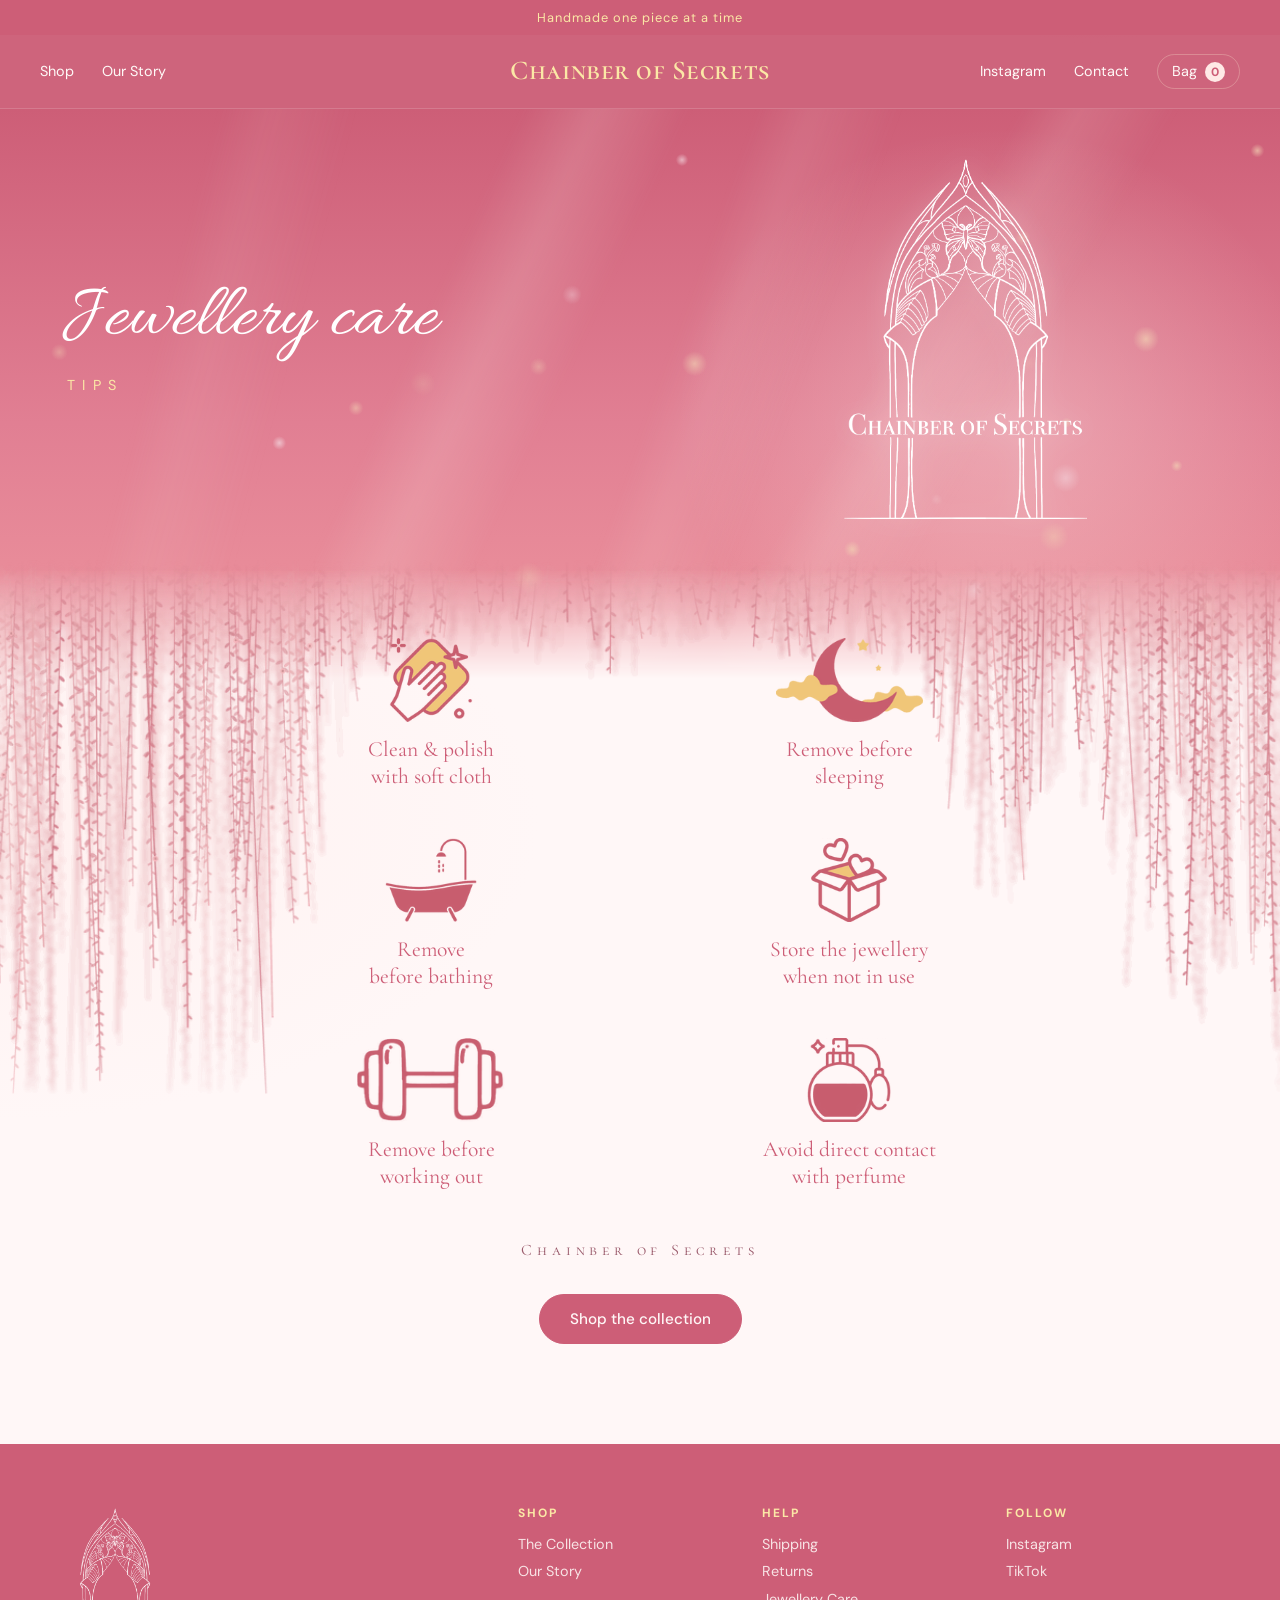
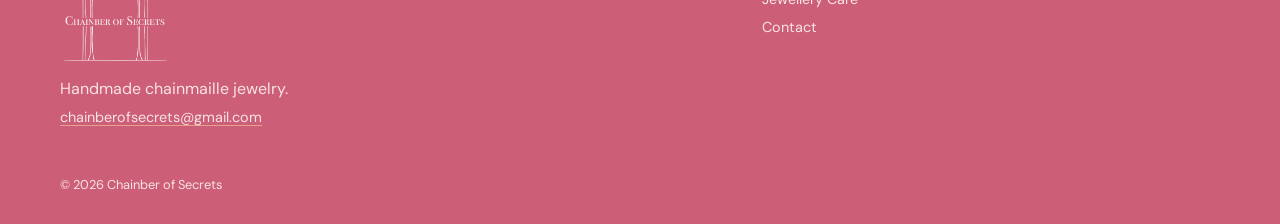
==== jewellery-care.html @ 81e77fea "Send enquiries to chainberofsecrets@gmail.com Contact links in the header and footer open an email t" ====
<!doctype html>
<html lang="en">
<head>
  <meta charset="utf-8">
  <meta name="viewport" content="width=device-width, initial-scale=1">
  <title>Jewellery Care · Chainber of Secrets</title>
  <meta name="description" content="How to care for your Chainber of Secrets jewellery.">
  <link rel="icon" href="assets/logo.png">
  <link rel="preconnect" href="https://fonts.googleapis.com">
  <link rel="preconnect" href="https://fonts.gstatic.com" crossorigin>
  <link href="https://fonts.googleapis.com/css2?family=Allura&family=Cormorant+Garamond:ital,wght@0,400;0,500;1,400&family=Cormorant+SC:wght@500;600&family=DM+Sans:wght@400;500;700&display=swap" rel="stylesheet">
  <link rel="stylesheet" href="styles.css">
</head>
<body>
  <div class="announcement">Handmade one piece at a time</div>

  <header class="site-header">
    <button class="menu-toggle" aria-label="Open menu" aria-expanded="false">
      <span></span><span></span>
    </button>
    <nav class="nav nav-left" aria-label="Primary">
      <a href="index.html#collection">Shop</a>
      <a href="our-story.html">Our Story</a>
    </nav>
    <a href="index.html" class="wordmark">Chainber of Secrets</a>
    <nav class="nav nav-right" aria-label="Secondary">
      <a href="https://www.instagram.com/chainberofsecrets/" target="_blank" rel="noopener">Instagram</a>
      <a href="mailto:chainberofsecrets@gmail.com">Contact</a>
    </nav>
  </header>

  <main>
    <section class="story-hero care-hero enchanted">
      <div class="story-hero-inner">
        <div class="story-hero-text">
          <h1 class="care-title">Jewellery care</h1>
          <p class="care-sub">Tips</p>
        </div>
        <img class="story-hero-art" src="assets/logo-light.png" alt="" width="779" height="1142">
      </div>
    </section>
    <div class="forest-edge" aria-hidden="true"></div>

    <section class="care-tips">
      <ul class="care-grid">
        <li><img src="assets/care/polish.png" alt="" width="116" height="116"><p>Clean &amp; polish with soft cloth</p></li>
        <li><img src="assets/care/sleep.png" alt="" width="189" height="108"><p>Remove before sleeping</p></li>
        <li><img src="assets/care/bath.png" alt="" width="126" height="115"><p>Remove before bathing</p></li>
        <li><img src="assets/care/store.png" alt="" width="114" height="125"><p>Store the jewellery when not in use</p></li>
        <li><img src="assets/care/workout.png" alt="" width="158" height="90"><p>Remove before working out</p></li>
        <li><img src="assets/care/perfume.png" alt="" width="115" height="115"><p>Avoid direct contact with perfume</p></li>
      </ul>
      <p class="care-sign">Chainber of Secrets</p>
      <a href="index.html#collection" class="btn">Shop the collection</a>
    </section>
  </main>

  <footer class="site-footer">
    <div class="footer-cols">
      <div class="footer-brand">
        <img src="assets/logo-light.png" alt="Chainber of Secrets" width="779" height="1142">
        <p>Handmade chainmaille jewelry.</p>
        <p><a href="mailto:chainberofsecrets@gmail.com" class="footer-email">chainberofsecrets@gmail.com</a></p>
      </div>
      <div>
        <h3>Shop</h3>
        <a href="index.html#collection">The Collection</a>
        <a href="our-story.html">Our Story</a>
      </div>
      <div>
        <h3>Help</h3>
        <a href="#">Shipping</a><a href="#">Returns</a><a href="jewellery-care.html">Jewellery Care</a><a href="mailto:chainberofsecrets@gmail.com">Contact</a>
      </div>
      <div>
        <h3>Follow</h3>
        <a href="https://www.instagram.com/chainberofsecrets/" target="_blank" rel="noopener">Instagram</a><a href="https://www.tiktok.com/@chainberofsecrets" target="_blank" rel="noopener">TikTok</a>
      </div>
    </div>
    <p class="copyright">© <span id="year"></span> Chainber of Secrets</p>
  </footer>

  <script src="products.js"></script>
  <script src="cart.js"></script>
  <script src="script.js"></script>
</body>
</html>
---- styles.css ----
/* Palette: baby pink tones (CD5E77, E17F93, EE959E, EBA7AC, F4C2C2),
   with a deep rose ink so small text stays readable */
:root {
  --bg: #fff7f7;
  --ink: #6e2a3d;
  --muted: #9a5a6b;
  --plum: #cd5e77;
  --mauve: #eba7ac;
  --rose: #fbe3e3;
  --lilac: #f8dcdc;
  --petal: #fdeeee;
  --dusk: #f4c2c2;
  --line: rgba(110, 42, 61, 0.12);
  --radius: 18px;
  --display: "Cormorant Garamond", Georgia, serif;
  --caps: "Cormorant SC", "Cormorant Garamond", Georgia, serif;
  --sans: "DM Sans", system-ui, sans-serif;
}

* { box-sizing: border-box; margin: 0; }

body {
  background: var(--bg);
  color: var(--ink);
  font-family: var(--sans);
  line-height: 1.5;
}

a { color: inherit; text-decoration: none; }
img, svg { display: block; max-width: 100%; height: auto; }
:focus-visible { outline: 2px solid var(--plum); outline-offset: 3px; }

.announcement {
  background: var(--plum);
  color: var(--bg);
  text-align: center;
  font-size: 0.8rem;
  letter-spacing: 0.04em;
  padding: 8px 16px;
}

/* Header */
.site-header {
  position: sticky;
  top: 0;
  z-index: 10;
  display: grid;
  grid-template-columns: 1fr auto 1fr;
  align-items: center;
  padding: 16px 40px;
  background: rgba(255, 247, 247, 0.92);
  backdrop-filter: blur(8px);
  border-bottom: 1px solid var(--line);
}

.wordmark {
  font-family: var(--caps);
  font-size: 1.7rem;
  font-weight: 600;
  color: var(--plum);
  white-space: nowrap;
  letter-spacing: 0.02em;
}

.nav { display: flex; gap: 28px; font-size: 0.9rem; }
.nav-right { justify-content: flex-end; align-items: center; }
.nav a:hover { color: var(--plum); }

.menu-toggle { display: none; }

/* Buttons */
.btn {
  display: inline-block;
  background: var(--plum);
  color: var(--bg);
  border: 1.5px solid var(--plum);
  border-radius: 999px;
  padding: 14px 30px;
  font: 500 0.95rem var(--sans);
  cursor: pointer;
  transition: transform 0.15s, background 0.15s, color 0.15s;
}
.btn:hover { transform: translateY(-2px); }
.btn-outline { background: transparent; color: var(--plum); }
.btn-outline:hover { background: var(--plum); color: var(--bg); }

.eyebrow {
  text-transform: uppercase;
  letter-spacing: 0.16em;
  font-size: 0.75rem;
  font-weight: 700;
  color: var(--plum);
  margin-bottom: 12px;
}

h1, h2 {
  font-family: var(--display);
  font-weight: 500;
  line-height: 1.05;
  text-wrap: balance;
}
h1 em, h2 em { color: var(--plum); }

/* Hero */
.hero {
  background: linear-gradient(180deg, var(--rose), var(--bg));
  margin-bottom: 72px;
}
.hero-inner {
  display: grid;
  grid-template-columns: 1.1fr 1fr;
  align-items: center;
  gap: 40px;
  padding: 56px 40px 64px;
  max-width: 1240px;
  margin: 0 auto;
}
.hero h1 { font-size: clamp(3rem, 6.5vw, 5.4rem); margin-bottom: 20px; }
.lede { font-size: 1.15rem; color: var(--muted); max-width: 420px; margin-bottom: 32px; }
.hero-logo { width: 100%; max-width: 380px; justify-self: center; }

/* Products */
.products { max-width: 1240px; margin: 0 auto 100px; padding: 0 40px; }
.section-head {
  display: flex;
  justify-content: space-between;
  align-items: baseline;
  margin-bottom: 28px;
}
.section-head h2 { font-size: 2.6rem; }
.section-head a { font-size: 0.9rem; color: var(--plum); text-decoration: underline; text-underline-offset: 4px; }

.product-grid {
  display: grid;
  grid-template-columns: repeat(auto-fit, minmax(280px, 1fr));
  gap: 32px 24px;
}
.more .product-grid { grid-template-columns: repeat(auto-fill, minmax(260px, 1fr)); }
.product { display: block; }
.product-image {
  position: relative;
  aspect-ratio: 3 / 4;
  max-width: 100%;
  border-radius: var(--radius);
  background: var(--rose);
  margin-bottom: 14px;
  overflow: hidden;
}
.product-image img {
  width: 100%;
  height: 100%;
  object-fit: cover;
  transition: transform 0.4s;
}
.product:hover .product-image img { transform: scale(1.04); }
.product:hover h3 { color: var(--plum); }
.product-summary { color: var(--muted); font-size: 0.9rem; margin-top: 2px; }
.badge {
  position: absolute;
  top: 14px;
  left: 14px;
  background: var(--bg);
  color: var(--plum);
  border-radius: 999px;
  padding: 4px 12px;
  font-size: 0.72rem;
  font-weight: 700;
}
.product h3 { font-family: var(--display); font-size: 1.45rem; font-weight: 500; line-height: 1.2; }
.product .price { font-weight: 700; margin-top: 6px; }

/* Product page */
.pdp {
  display: grid;
  grid-template-columns: 1.1fr 1fr;
  gap: 56px;
  align-items: start;
  max-width: 1240px;
  margin: 0 auto 100px;
  padding: 40px 40px 0;
}
.pdp-image {
  border-radius: var(--radius);
  overflow: hidden;
  background: var(--rose);
}
.pdp-image img { width: 100%; aspect-ratio: 3 / 4; object-fit: cover; }
.pdp-info {
  position: sticky;
  top: 110px;
  display: flex;
  flex-direction: column;
  gap: 16px;
  min-width: 0;
  padding-top: 12px;
}
.back-link { font-size: 0.9rem; color: var(--plum); }
.pdp-info h1 { font-size: clamp(2.4rem, 4vw, 3.4rem); }
.pdp-price { font-size: 1.3rem; font-weight: 700; }
.pdp-desc { color: var(--muted); font-size: 1.05rem; max-width: 46ch; }
.pdp-details {
  list-style: none;
  padding: 16px 0;
  border-top: 1px solid var(--line);
  border-bottom: 1px solid var(--line);
  display: grid;
  gap: 8px;
}
.pdp-details li::before { content: "✦"; color: var(--plum); margin-right: 10px; font-size: 0.8rem; }
.btn-buy { text-align: center; font-size: 1rem; padding: 16px 30px; }
.btn-buy[aria-disabled="true"] { background: var(--dusk); border-color: var(--dusk); color: var(--muted); cursor: default; transform: none; }
.pdp-note { font-size: 0.85rem; color: var(--muted); text-align: center; }
.pdp-handmade {
  font-family: var(--display);
  font-style: italic;
  font-size: 1.15rem;
  color: var(--plum);
  background: var(--petal);
  border-radius: var(--radius);
  padding: 16px 20px;
}

/* Story */
.story {
  display: grid;
  grid-template-columns: 1fr 1.2fr;
  background: var(--mauve);
  max-width: 1240px;
  margin: 0 auto 100px;
  border-radius: calc(var(--radius) * 1.5);
  overflow: hidden;
}
.story-art {
  width: 100%;
  height: 100%;
  max-height: 560px;
  object-fit: cover;
  object-position: top;
}
.story-text { padding: 60px; align-self: center; }
.story-text .eyebrow { color: var(--ink); }
.story-text h2 { font-size: 2.8rem; margin-bottom: 18px; }
.story-text p:not(.eyebrow) { color: var(--ink); margin-bottom: 28px; max-width: 46ch; }

/* Newsletter */
.newsletter {
  text-align: center;
  padding: 80px 24px;
  background: var(--rose);
}
.newsletter h2 { font-size: 2.8rem; margin-bottom: 10px; }
.newsletter p { color: var(--muted); }
.newsletter form {
  display: flex;
  gap: 10px;
  max-width: 460px;
  margin: 28px auto 0;
}
.newsletter input {
  flex: 1;
  min-width: 0;
  border: 1.5px solid var(--plum);
  border-radius: 999px;
  padding: 14px 22px;
  font: inherit;
  color: var(--ink);
  background: var(--bg);
}
.form-msg { margin-top: 14px; min-height: 1.5em; }

/* Footer */
.site-footer { padding: 60px 40px 30px; max-width: 1240px; margin: 0 auto; }
.footer-cols {
  display: grid;
  grid-template-columns: 2fr 1fr 1fr 1fr;
  gap: 30px;
  margin-bottom: 40px;
}
.footer-brand img { width: 110px; }
.footer-cols p { color: var(--muted); margin-top: 12px; }
.footer-cols h3 {
  font-size: 0.75rem;
  text-transform: uppercase;
  letter-spacing: 0.16em;
  color: var(--plum);
  margin-bottom: 12px;
}
.footer-cols a { display: block; color: var(--muted); font-size: 0.9rem; margin-bottom: 6px; }
.footer-cols a:hover { color: var(--plum); }
.copyright { font-size: 0.8rem; color: var(--muted); }

@media (prefers-reduced-motion: reduce) {
  * { transition: none !important; }
}

/* Mobile */
@media (max-width: 860px) {
  .site-header { padding: 14px 16px; }
  .nav-left {
    display: none;
    position: absolute;
    top: 100%;
    left: 0;
    right: 0;
    flex-direction: column;
    gap: 16px;
    padding: 20px 16px;
    background: var(--bg);
    border-bottom: 1px solid var(--line);
  }
  .nav-left.open { display: flex; }
  .nav-right a:last-child { display: none; }
  .menu-toggle {
    display: flex;
    flex-direction: column;
    gap: 6px;
    background: none;
    border: none;
    padding: 6px 0;
    cursor: pointer;
    width: 28px;
  }
  .menu-toggle span { height: 1.5px; background: var(--ink); }
  .wordmark { font-size: 1.3rem; }

  .hero-inner { grid-template-columns: 1fr; padding: 36px 16px 48px; text-align: center; gap: 28px; }
  .lede { margin-left: auto; margin-right: auto; }
  .hero-logo { order: -1; max-width: 220px; }

  .products { padding: 0 16px; }
  .product-grid { grid-template-columns: repeat(2, 1fr); gap: 24px 12px; }
  .product h3 { font-size: 1.2rem; }
  .pdp { grid-template-columns: 1fr; gap: 24px; padding: 16px 16px 0; margin-bottom: 72px; }
  .pdp-info { position: static; padding-top: 0; }
  .more { margin-bottom: 72px; }
  .story { grid-template-columns: 1fr; margin: 0 16px 80px; }
  .story-art { max-height: 320px; }
  .story-text { padding: 36px 24px; }
  .newsletter form { flex-direction: column; }
  .site-footer { padding: 50px 16px 30px; }
  .footer-cols { grid-template-columns: 1fr 1fr; }
}

/* Our Story page */
.story-hero { background: var(--mauve); margin-bottom: 64px; }
.story-hero-inner {
  display: grid;
  grid-template-columns: 1.2fr 1fr;
  align-items: center;
  gap: 40px;
  max-width: 1240px;
  margin: 0 auto;
  padding: 0 40px;
}
.story-hero-text { padding: 64px 0; }
.story-hero h1 { font-size: clamp(3rem, 6vw, 5rem); margin-bottom: 16px; }
.story-welcome { font-family: var(--display); font-style: italic; font-size: 1.5rem; color: var(--plum); margin-bottom: 12px; }
.story-tagline { font-weight: 700; font-size: 1.1rem; max-width: 32ch; }
.story-hero-art { width: 100%; max-height: 460px; object-fit: cover; object-position: top; align-self: end; }

.story-body {
  max-width: 680px;
  margin: 0 auto 100px;
  padding: 0 24px;
  font-size: 1.1rem;
  line-height: 1.75;
  display: flex;
  flex-direction: column;
  gap: 22px;
}
.story-body em { font-family: var(--display); font-size: 1.2em; color: var(--plum); }
.story-body strong { color: var(--plum); }
.story-pull {
  font-family: var(--display);
  font-size: 2rem;
  line-height: 1.2;
  color: var(--plum);
  text-align: center;
  padding: 12px 0;
}
.story-closing {
  font-family: var(--display);
  font-size: 1.8rem;
  line-height: 1.25;
  text-align: center;
  color: var(--ink);
  padding: 24px 0 8px;
  border-top: 1px solid var(--line);
}
.story-body .btn { align-self: center; }

@media (max-width: 860px) {
  .story-hero-inner { grid-template-columns: 1fr; padding: 0 16px; gap: 0; text-align: center; }
  .story-hero-text { padding: 40px 0 24px; }
  .story-tagline { margin: 0 auto; }
  .story-hero-art { max-height: 260px; max-width: 260px; margin: 0 auto; }
  .story-body { padding: 0 16px; font-size: 1.05rem; margin-bottom: 72px; }
  .story-pull { font-size: 1.7rem; }
  .story-closing { font-size: 1.5rem; }
}

/* Homepage brand intro */
.intro {
  max-width: 640px;
  margin: 0 auto 88px;
  padding: 0 24px;
  text-align: center;
  display: flex;
  flex-direction: column;
  gap: 14px;
}
.intro h2 { font-size: clamp(2.2rem, 4.5vw, 3rem); color: var(--ink); margin-bottom: 6px; }
.intro p { font-size: 1.1rem; line-height: 1.7; color: var(--muted); }
.intro-kicker {
  font-family: var(--display);
  font-style: italic;
  font-size: 1.5rem !important;
  color: var(--plum) !important;
  margin-top: 6px;
}
@media (max-width: 860px) {
  .intro { padding: 0 16px; margin-bottom: 64px; }
  .intro p { font-size: 1.02rem; }
}

/* ------------------------------------------------------------------
   Rose canopy: a baby-pink blossom wood. Deep rose overhead fading to
   blush, soft white light and fireflies, rose vines hanging into the page.
   ------------------------------------------------------------------ */
:root {
  --wood-deep: #cd5e77;     /* deepest rose */
  --wood: #e17f93;
  --wood-mid: #ee959e;
  --mist: #eba7ac;
  --rosegold: #ffe9e6;      /* light through the leaves */
  --blush: #fff3f1;
  --cream: #fffaf8;
  --leaf: #8f9a88;          /* muted sage, used sparingly */
  --butter: #fbe8a6;        /* butter yellow accent: wordmark, highlights, buttons */
  --butter-deep: #e0b84f;   /* butter on light backgrounds */
}

body {
  background:
    radial-gradient(1200px 600px at 85% 0%, rgba(244, 194, 194, 0.3), transparent 60%),
    radial-gradient(900px 500px at 0% 45%, rgba(255, 233, 230, 0.4), transparent 60%),
    var(--bg);
}

/* Shared enchanted layer: light shafts + firefly canvas */
.enchanted { position: relative; isolation: isolate; overflow: hidden; }
.enchanted > .fireflies {
  position: absolute; inset: 0; width: 100%; height: 100%;
  pointer-events: none; z-index: 1;
}
.enchanted::before {
  content: "";
  position: absolute; inset: -20% -10% 0 -10%;
  z-index: 0;
  background:
    linear-gradient(115deg, transparent 38%, rgba(255, 236, 232, 0.16) 42%, transparent 47%),
    linear-gradient(110deg, transparent 52%, rgba(255, 236, 232, 0.10) 55%, transparent 60%),
    linear-gradient(120deg, transparent 63%, rgba(255, 236, 232, 0.13) 66%, transparent 71%),
    linear-gradient(105deg, transparent 22%, rgba(255, 236, 232, 0.07) 25%, transparent 30%);
  filter: blur(6px);
  animation: shafts 14s ease-in-out infinite alternate;
}
@keyframes shafts {
  from { opacity: 0.65; transform: translateX(-2%); }
  to   { opacity: 1;    transform: translateX(2%); }
}
.enchanted > *:not(.fireflies) { position: relative; z-index: 2; }

.announcement { background: var(--wood-deep); color: var(--butter); letter-spacing: 0.08em; }

/* Header melts into the canopy */
.site-header {
  background: rgba(205, 94, 119, 0.96);
  border-bottom: 1px solid rgba(255, 255, 255, 0.15);
  color: var(--cream);
}
.site-header .wordmark { color: var(--butter); }
.nav a:hover { color: var(--butter); }
.menu-toggle span { background: var(--cream); }
@media (max-width: 860px) {
  .nav-left { background: var(--wood-deep); border-bottom-color: rgba(255, 255, 255, 0.15); }
}

/* Hero: a blossom clearing at dusk, the arch glowing like a doorway */
.hero {
  background:
    radial-gradient(520px 460px at 72% 48%, rgba(255, 236, 232, 0.4), transparent 70%),
    linear-gradient(180deg, var(--wood-deep) 0%, var(--wood) 50%, var(--wood-mid) 100%);
  color: var(--cream);
  margin-bottom: 0;
}
.hero .eyebrow, .hero h1 em { color: var(--butter); }
.hero h1 { color: #fff; text-shadow: 0 2px 24px rgba(140, 40, 70, 0.25); }
.hero .lede { color: rgba(255, 250, 248, 0.92); }
.hero .btn, .newsletter .btn {
  background: var(--butter);
  border-color: var(--butter);
  color: #a8405a;
  box-shadow: 0 10px 30px rgba(140, 40, 70, 0.18);
}

/* Logo in soft white, with a gentle glow */
.hero-logo, .story-hero-art {
  filter: drop-shadow(0 0 14px rgba(255, 255, 255, 0.4));
  animation: breathe 6s ease-in-out infinite;
}
@keyframes breathe {
  0%, 100% { filter: drop-shadow(0 0 10px rgba(255, 255, 255, 0.3)); }
  50%      { filter: drop-shadow(0 0 22px rgba(255, 255, 255, 0.6)); }
}
.footer-brand img { opacity: 0.9; }

/* Hanging vines: one asymmetric scene in two layers that sway
   separately. Long cascades frame the intro left and right. */
.forest-edge {
  position: relative;
  height: 400px;
  margin-top: -120px;
  margin-bottom: -330px;
  pointer-events: none;
  z-index: 3;
  overflow-x: clip;
}
.forest-edge::before,
.forest-edge::after {
  content: "";
  position: absolute;
  inset: 0 -2% auto -2%;
  height: 600px;
  background: top center / max(104%, 1660px) auto no-repeat;
  transform-origin: top center;
  -webkit-mask-image: linear-gradient(180deg, transparent 0, #000 70px, #000 78%, transparent 100%);
          mask-image: linear-gradient(180deg, transparent 0, #000 70px, #000 78%, transparent 100%);
}
.forest-edge::before {
  background-image: url("assets/vines-back.webp");
  animation: sway-back 9s ease-in-out infinite alternate;
}
.forest-edge::after {
  background-image: url("assets/vines-front.webp");
  animation: sway-front 6.5s ease-in-out -2s infinite alternate;
}
@keyframes sway-back {
  from { transform: skewX(-1.8deg); }
  to   { transform: skewX(2deg); }
}
@keyframes sway-front {
  0%   { transform: skewX(2.6deg) translateX(-4px); }
  55%  { transform: skewX(-1.6deg) translateX(3px); }
  100% { transform: skewX(-3deg) translateX(5px); }
}
.intro, .story-body { position: relative; z-index: 4; }
/* Heading sits just below the middle vine tips, so they barely brush it.
   The vine image scales with the viewport, so the gap scales with it. */
.intro { padding-top: calc(max(104vw, 1660px) * 0.068 - 104px); }
@media (max-width: 860px) {
  .forest-edge { height: 220px; margin-top: -80px; margin-bottom: -170px; }
  .forest-edge::before, .forest-edge::after { height: 340px; background-size: 600px auto; }
  .intro { padding-top: 34px; }
}
@media (prefers-reduced-motion: reduce) {
  .forest-edge::before, .forest-edge::after { animation: none; }
}

/* Intro: soft light falling into the clearing */
.intro { position: relative; }
.intro::before {
  content: "";
  position: absolute; left: 50%; top: -40px; width: min(520px, 100%); height: 320px;
  transform: translateX(-50%);
  background: radial-gradient(closest-side, rgba(244, 194, 194, 0.55), transparent);
  z-index: -1;
}
.intro h2::after {
  content: "✦";
  display: block;
  font-size: 0.9rem;
  color: var(--butter-deep);
  margin-top: 14px;
}

/* Products sit in gothic window frames */
.product-image {
  border-radius: 50% 50% var(--radius) var(--radius) / 22% 22% var(--radius) var(--radius);
  box-shadow: 0 0 0 1px rgba(205, 94, 119, 0.2), 0 18px 40px -18px rgba(205, 94, 119, 0.5);
}
.pdp-image {
  border-radius: 50% 50% var(--radius) var(--radius) / 16% 16% var(--radius) var(--radius);
  box-shadow: 0 0 0 1px rgba(205, 94, 119, 0.2), 0 24px 60px -24px rgba(205, 94, 119, 0.55);
}
.product-image::after {
  content: "";
  position: absolute; inset: 0;
  background: linear-gradient(180deg, rgba(255, 236, 232, 0.2), transparent 35%);
  pointer-events: none;
}
#collection .section-head { justify-content: center; }
#collection .product-grid {
  grid-template-columns: repeat(auto-fit, minmax(260px, 360px));
  justify-content: center;
  gap: 40px 32px;
}

.story { box-shadow: 0 30px 60px -30px rgba(205, 94, 119, 0.45); }
.story .btn-outline { color: var(--ink); border-color: var(--ink); }
.story .btn-outline:hover { background: var(--ink); color: #fff; }

/* Newsletter and footer: back under the canopy */
.newsletter {
  background:
    radial-gradient(600px 300px at 50% 0%, rgba(255, 236, 232, 0.3), transparent 70%),
    linear-gradient(180deg, var(--wood-mid), var(--wood-deep));
  color: var(--cream);
}
.newsletter h2 { color: #fff; }
.newsletter p { color: rgba(255, 250, 248, 0.9); }
.newsletter input { border-color: rgba(255, 255, 255, 0.6); }

.site-footer {
  max-width: none;
  background: var(--wood-deep);
  padding-left: max(40px, calc((100% - 1160px) / 2));
  padding-right: max(40px, calc((100% - 1160px) / 2));
}
.footer-cols p, .footer-cols a, .copyright { color: rgba(255, 250, 248, 0.85); }
.footer-cols h3, .footer-cols a:hover { color: var(--butter); }

/* Our Story page hero joins the wood */
.story-hero {
  background:
    radial-gradient(460px 420px at 78% 55%, rgba(255, 236, 232, 0.35), transparent 70%),
    linear-gradient(180deg, var(--wood-deep), var(--wood) 55%, var(--wood-mid));
  color: var(--cream);
  margin-bottom: 0;
}
.story-hero h1 { color: #fff; }
.story-welcome { color: var(--butter); }
.story-hero-art {
  object-fit: contain;
  max-width: 320px;
  justify-self: center;
  align-self: center;
  padding: 40px 0;
}
@media (max-width: 860px) {
  .story-hero-art { max-width: 210px; max-height: none; padding: 12px 0 0; margin-bottom: 50px; }
}

@media (max-width: 860px) {
  #collection .product-grid { grid-template-columns: repeat(2, 1fr); gap: 24px 12px; }
  .site-footer { padding-left: 16px; padding-right: 16px; }
}

@media (prefers-reduced-motion: reduce) {
  .enchanted::before, .hero-logo, .story-hero-art { animation: none; }
}

/* Canopy dissolves into the page; vines emerge from the mist */
.hero, .story-hero {
  -webkit-mask-image: linear-gradient(180deg, #000 calc(100% - 110px), transparent);
          mask-image: linear-gradient(180deg, #000 calc(100% - 110px), transparent);
  /* Room for the vines and the fade, so the logo sits wholly in the pink */
  padding-bottom: 110px;
}
@media (max-width: 860px) {
  .hero, .story-hero {
    -webkit-mask-image: linear-gradient(180deg, #000 calc(100% - 70px), transparent);
            mask-image: linear-gradient(180deg, #000 calc(100% - 70px), transparent);
    padding-bottom: 70px;
  }
}

/* Jewellery Care page, styled after the printed care card */
.care-title {
  font-family: "Allura", "Cormorant Garamond", cursive;
  font-weight: 400;
  font-size: clamp(3.6rem, 9vw, 6.2rem);
  line-height: 1;
  color: #fff7f2;
}
.care-sub {
  font-family: var(--sans);
  text-transform: uppercase;
  letter-spacing: 0.5em;
  font-size: 0.9rem;
  color: var(--butter);
  margin-top: 8px;
  padding-left: 0.5em;
}
.care-tips {
  position: relative;
  z-index: 4;
  max-width: 820px;
  margin: 0 auto 100px;
  padding: calc(max(104vw, 1660px) * 0.068 - 104px) 24px 0;
  text-align: center;
  display: flex;
  flex-direction: column;
  align-items: center;
  gap: 32px;
}
.care-grid {
  list-style: none;
  padding: 0;
  display: grid;
  grid-template-columns: repeat(2, minmax(0, 1fr));
  gap: 48px 64px;
  width: 100%;
}
.care-grid li {
  display: flex;
  flex-direction: column;
  align-items: center;
  gap: 14px;
}
.care-grid img {
  height: 84px;
  width: auto;
  object-fit: contain;
}
.care-grid p {
  font-family: var(--display);
  font-size: 1.35rem;
  line-height: 1.25;
  color: var(--plum);
  max-width: 19ch;
  text-wrap: balance;
}
.care-sign {
  font-family: var(--caps);
  letter-spacing: 0.3em;
  color: var(--muted);
  margin-top: 16px;
}
@media (max-width: 860px) {
  .care-tips { padding: 34px 16px 0; margin-bottom: 72px; }
  .care-grid { gap: 36px 20px; }
  .care-grid img { height: 64px; }
  .care-grid p { font-size: 1.15rem; }
}

/* ---- Cart --------------------------------------------------------------- */
.bag-btn {
  font: inherit;
  font-size: 0.9rem;
  color: inherit;
  background: none;
  border: 1px solid rgba(242, 211, 196, 0.35);
  border-radius: 999px;
  padding: 6px 14px;
  cursor: pointer;
  display: inline-flex;
  align-items: center;
  gap: 8px;
}
.bag-btn:hover { border-color: var(--rosegold); color: var(--rosegold); }
.bag-count {
  min-width: 20px;
  height: 20px;
  border-radius: 999px;
  background: var(--rosegold);
  color: var(--wood-deep);
  font-size: 0.75rem;
  font-weight: 700;
  display: inline-grid;
  place-items: center;
  padding: 0 5px;
}
body.cart-open { overflow: hidden; }
.cart { position: fixed; inset: 0; z-index: 50; }
.cart-backdrop { position: absolute; inset: 0; background: rgba(36, 21, 32, 0.45); backdrop-filter: blur(2px); }
.cart-panel {
  position: absolute;
  top: 0; right: 0; bottom: 0;
  width: min(420px, 100%);
  background: var(--bg);
  display: flex;
  flex-direction: column;
  box-shadow: -20px 0 60px rgba(36, 21, 32, 0.35);
  padding-top: env(safe-area-inset-top, 0px);
  padding-bottom: env(safe-area-inset-bottom, 0px);
  animation: cart-in 0.25s ease-out;
}
@keyframes cart-in { from { transform: translateX(30px); opacity: 0; } }
.cart-head {
  display: flex;
  justify-content: space-between;
  align-items: center;
  padding: 20px 24px;
  border-bottom: 1px solid var(--line);
}
.cart-head h2 { font-size: 1.8rem; }
.cart-close { font-size: 1.8rem; line-height: 1; background: none; border: none; cursor: pointer; color: var(--ink); }
.cart-body { flex: 1; overflow-y: auto; padding: 8px 24px; }
.cart-empty { text-align: center; color: var(--muted); padding: 48px 0; line-height: 2; }
.cart-empty a { color: var(--plum); text-decoration: underline; text-underline-offset: 4px; }
.cart-line { display: flex; gap: 16px; padding: 16px 0; border-bottom: 1px solid var(--line); }
.cart-line img {
  width: 72px; height: 96px; object-fit: cover;
  border-radius: 50% 50% 8px 8px / 22% 22% 8px 8px;
  flex-shrink: 0;
}
.cart-line-info { display: flex; flex-direction: column; gap: 4px; min-width: 0; flex: 1; }
.cart-line-name { font-family: var(--display); font-size: 1.25rem; line-height: 1.2; }
.cart-line-price { font-weight: 700; }
.cart-qty { display: flex; align-items: center; gap: 10px; margin-top: 6px; font-size: 0.9rem; }
.cart-qty button[data-qty] {
  width: 28px; height: 28px; border-radius: 999px;
  border: 1px solid var(--plum); background: none; color: var(--plum); cursor: pointer;
}
.cart-qty button:disabled { opacity: 0.35; cursor: default; }
.cart-unique { color: var(--muted); font-size: 0.85rem; }
.cart-remove { margin-left: auto; background: none; border: none; color: var(--muted); text-decoration: underline; cursor: pointer; font: inherit; font-size: 0.85rem; }
.cart-foot { padding: 20px 24px; border-top: 1px solid var(--line); display: flex; flex-direction: column; gap: 12px; }
.cart-shipping { font-size: 0.9rem; color: var(--plum); text-align: center; }
.cart-total { display: flex; justify-content: space-between; font-size: 1.1rem; }
.cart-checkout { width: 100%; text-align: center; }
.cart-checkout:disabled { opacity: 0.5; cursor: default; transform: none; }
.cart-error:empty { display: none; }
.cart-error { color: #9b2c3c; font-size: 0.9rem; text-align: center; }
.cart-secure { font-size: 0.8rem; color: var(--muted); text-align: center; }
.btn-buy:disabled { background: var(--dusk); border-color: var(--dusk); color: var(--muted); cursor: default; transform: none; }

/* Thank-you page */
.thanks { gap: 28px; }
.thanks-text { font-size: 1.15rem; line-height: 1.7; color: var(--muted); max-width: 46ch; }
.thanks-actions { display: flex; gap: 12px; flex-wrap: wrap; justify-content: center; }

@media (max-width: 860px) {
  .bag-btn { padding: 5px 10px; }
}
@media (max-width: 860px) {
  .nav-right a { display: none; }
  .nav-right { gap: 0; }
}

/* Short pages: keep the footer in front of the hanging vines */
.site-footer { position: relative; z-index: 5; }
/* Thank-you page is short: leave room for the vines to fade out before the footer */
.care-tips.thanks { min-height: 360px; }
@media (max-width: 860px) { .care-tips.thanks { min-height: 0; } }

/* Product photo gallery: a swipeable strip inside the arched frame, thumbnails below */
.pdp-gallery { display: flex; flex-direction: column; gap: 14px; min-width: 0; }
.pdp-track {
  display: flex;
  overflow-x: auto;
  scroll-snap-type: x mandatory;
  scrollbar-width: none;
  outline-offset: -3px;
}
.pdp-track::-webkit-scrollbar { display: none; }
.pdp-track img { flex: 0 0 100%; width: 100%; aspect-ratio: 3 / 4; object-fit: cover; scroll-snap-align: start; }
.pdp-thumbs { display: flex; gap: 10px; justify-content: center; }
.pdp-thumbs[hidden] { display: none; }
.pdp-thumbs button {
  width: 72px; padding: 0; border: 0; background: none; cursor: pointer;
  border-radius: 12px; overflow: hidden; opacity: 0.55;
  box-shadow: 0 0 0 1px rgba(205, 94, 119, 0.25);
  transition: opacity 0.15s, box-shadow 0.15s;
}
.pdp-thumbs button:hover { opacity: 0.85; }
.pdp-thumbs button[aria-current="true"] { opacity: 1; box-shadow: 0 0 0 2px var(--plum); }
.pdp-thumbs img { width: 100%; aspect-ratio: 3 / 4; object-fit: cover; }
@media (max-width: 860px) {
  /* On phones the photos are swiped; small dots show which one is in view */
  .pdp-thumbs button { width: 8px; height: 8px; border-radius: 50%; background: var(--dusk); box-shadow: none; opacity: 1; }
  .pdp-thumbs button[aria-current="true"] { background: var(--plum); box-shadow: none; }
  .pdp-thumbs img { display: none; }
}

/* Shop email in the footer */
.footer-brand p + p { margin-top: 6px; }
.footer-email { text-decoration: underline; text-underline-offset: 3px; text-decoration-color: rgba(251, 232, 166, 0.5); }
.footer-email:hover { color: var(--butter); }
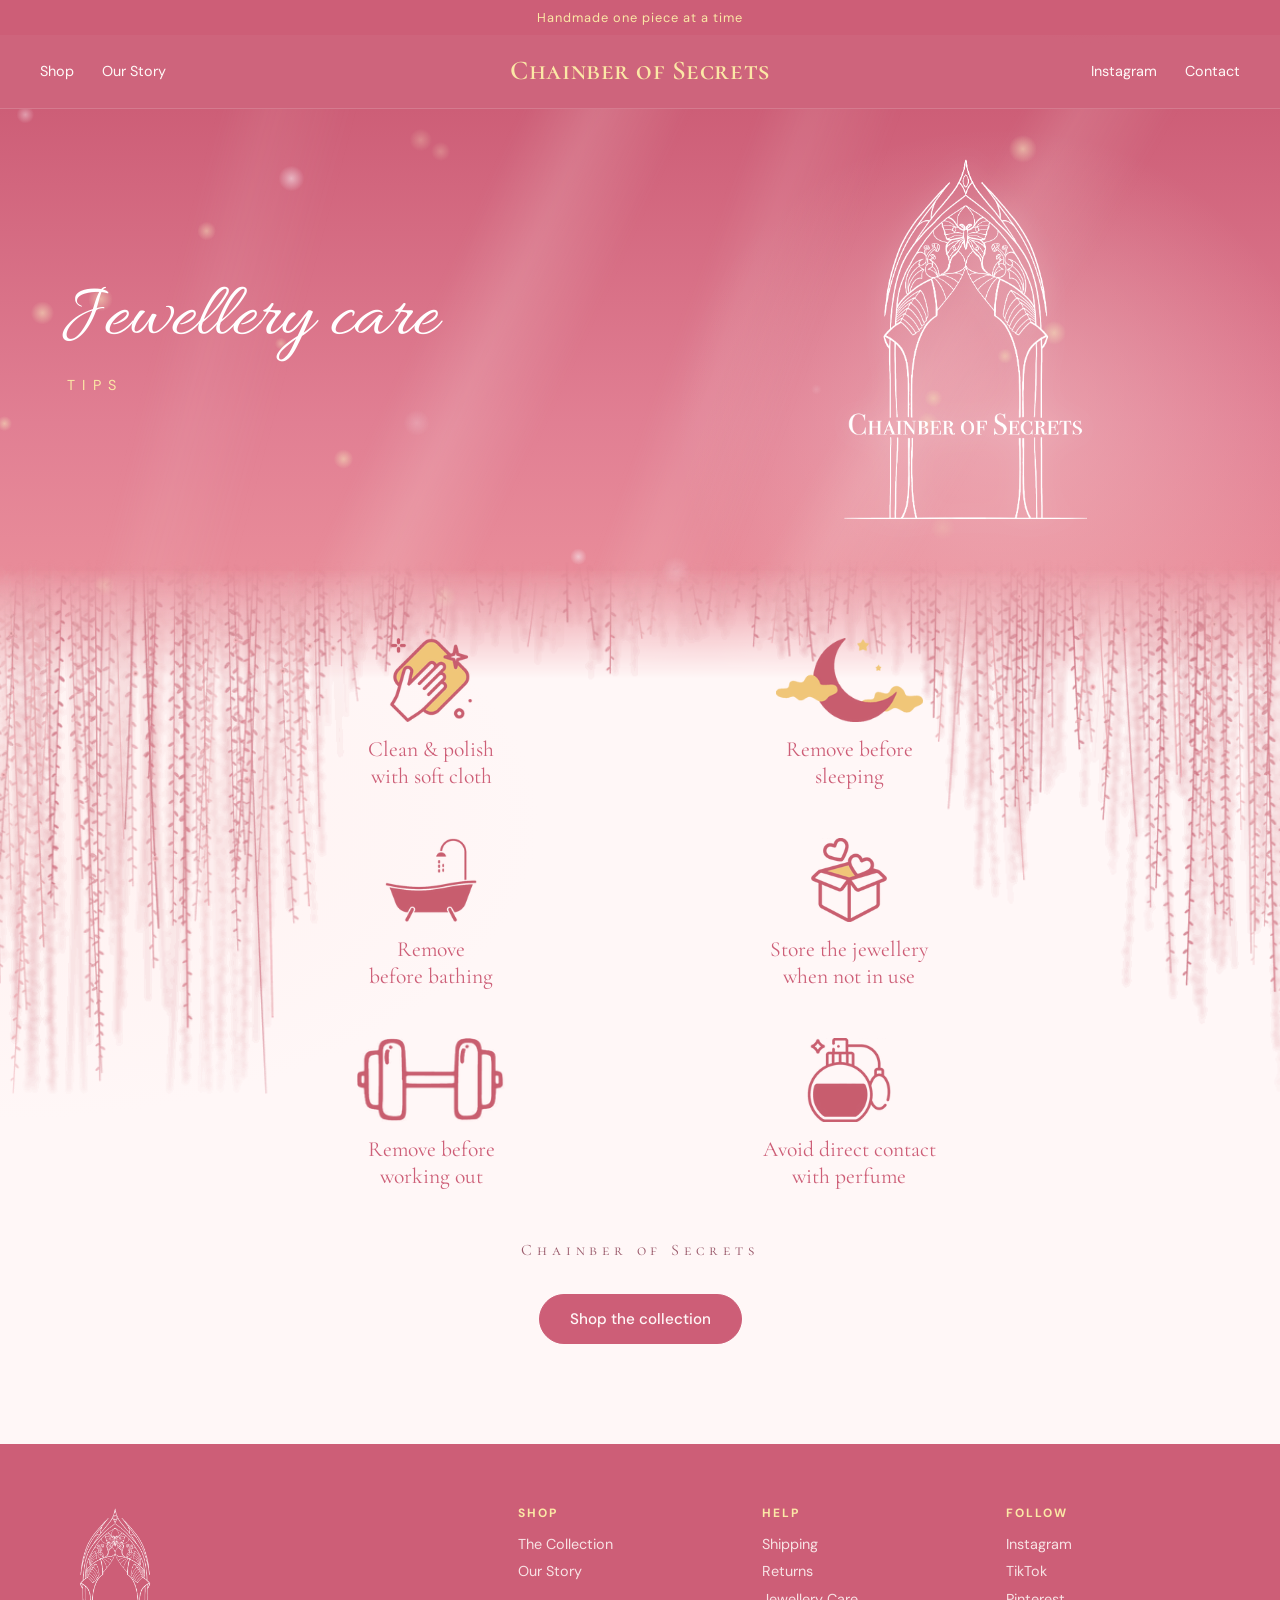
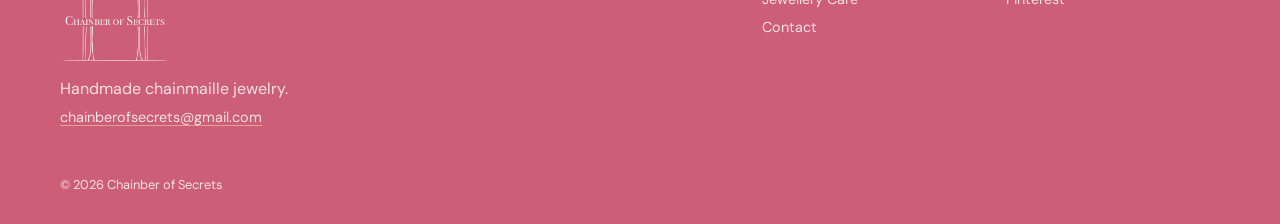
==== commit e3be71f9: "Send enquiries to chainberofsecrets@gmail.com Contact links in the header and footer open an email t" ====
--- a/jewellery-care.html
+++ b/jewellery-care.html
@@ -73,14 +73,13 @@
       </div>
       <div>
         <h3>Follow</h3>
-        <a href="https://www.instagram.com/chainberofsecrets/" target="_blank" rel="noopener">Instagram</a><a href="https://www.tiktok.com/@chainberofsecrets" target="_blank" rel="noopener">TikTok</a>
+        <a href="https://www.instagram.com/chainberofsecrets/" target="_blank" rel="noopener">Instagram</a><a href="#">TikTok</a><a href="#">Pinterest</a>
       </div>
     </div>
     <p class="copyright">© <span id="year"></span> Chainber of Secrets</p>
   </footer>
 
   <script src="products.js"></script>
-  <script src="cart.js"></script>
   <script src="script.js"></script>
 </body>
 </html>
--- a/styles.css
+++ b/styles.css
@@ -744,136 +744,6 @@
   .care-grid p { font-size: 1.15rem; }
 }
 
-/* ---- Cart --------------------------------------------------------------- */
-.bag-btn {
-  font: inherit;
-  font-size: 0.9rem;
-  color: inherit;
-  background: none;
-  border: 1px solid rgba(242, 211, 196, 0.35);
-  border-radius: 999px;
-  padding: 6px 14px;
-  cursor: pointer;
-  display: inline-flex;
-  align-items: center;
-  gap: 8px;
-}
-.bag-btn:hover { border-color: var(--rosegold); color: var(--rosegold); }
-.bag-count {
-  min-width: 20px;
-  height: 20px;
-  border-radius: 999px;
-  background: var(--rosegold);
-  color: var(--wood-deep);
-  font-size: 0.75rem;
-  font-weight: 700;
-  display: inline-grid;
-  place-items: center;
-  padding: 0 5px;
-}
-body.cart-open { overflow: hidden; }
-.cart { position: fixed; inset: 0; z-index: 50; }
-.cart-backdrop { position: absolute; inset: 0; background: rgba(36, 21, 32, 0.45); backdrop-filter: blur(2px); }
-.cart-panel {
-  position: absolute;
-  top: 0; right: 0; bottom: 0;
-  width: min(420px, 100%);
-  background: var(--bg);
-  display: flex;
-  flex-direction: column;
-  box-shadow: -20px 0 60px rgba(36, 21, 32, 0.35);
-  padding-top: env(safe-area-inset-top, 0px);
-  padding-bottom: env(safe-area-inset-bottom, 0px);
-  animation: cart-in 0.25s ease-out;
-}
-@keyframes cart-in { from { transform: translateX(30px); opacity: 0; } }
-.cart-head {
-  display: flex;
-  justify-content: space-between;
-  align-items: center;
-  padding: 20px 24px;
-  border-bottom: 1px solid var(--line);
-}
-.cart-head h2 { font-size: 1.8rem; }
-.cart-close { font-size: 1.8rem; line-height: 1; background: none; border: none; cursor: pointer; color: var(--ink); }
-.cart-body { flex: 1; overflow-y: auto; padding: 8px 24px; }
-.cart-empty { text-align: center; color: var(--muted); padding: 48px 0; line-height: 2; }
-.cart-empty a { color: var(--plum); text-decoration: underline; text-underline-offset: 4px; }
-.cart-line { display: flex; gap: 16px; padding: 16px 0; border-bottom: 1px solid var(--line); }
-.cart-line img {
-  width: 72px; height: 96px; object-fit: cover;
-  border-radius: 50% 50% 8px 8px / 22% 22% 8px 8px;
-  flex-shrink: 0;
-}
-.cart-line-info { display: flex; flex-direction: column; gap: 4px; min-width: 0; flex: 1; }
-.cart-line-name { font-family: var(--display); font-size: 1.25rem; line-height: 1.2; }
-.cart-line-price { font-weight: 700; }
-.cart-qty { display: flex; align-items: center; gap: 10px; margin-top: 6px; font-size: 0.9rem; }
-.cart-qty button[data-qty] {
-  width: 28px; height: 28px; border-radius: 999px;
-  border: 1px solid var(--plum); background: none; color: var(--plum); cursor: pointer;
-}
-.cart-qty button:disabled { opacity: 0.35; cursor: default; }
-.cart-unique { color: var(--muted); font-size: 0.85rem; }
-.cart-remove { margin-left: auto; background: none; border: none; color: var(--muted); text-decoration: underline; cursor: pointer; font: inherit; font-size: 0.85rem; }
-.cart-foot { padding: 20px 24px; border-top: 1px solid var(--line); display: flex; flex-direction: column; gap: 12px; }
-.cart-shipping { font-size: 0.9rem; color: var(--plum); text-align: center; }
-.cart-total { display: flex; justify-content: space-between; font-size: 1.1rem; }
-.cart-checkout { width: 100%; text-align: center; }
-.cart-checkout:disabled { opacity: 0.5; cursor: default; transform: none; }
-.cart-error:empty { display: none; }
-.cart-error { color: #9b2c3c; font-size: 0.9rem; text-align: center; }
-.cart-secure { font-size: 0.8rem; color: var(--muted); text-align: center; }
-.btn-buy:disabled { background: var(--dusk); border-color: var(--dusk); color: var(--muted); cursor: default; transform: none; }
-
-/* Thank-you page */
-.thanks { gap: 28px; }
-.thanks-text { font-size: 1.15rem; line-height: 1.7; color: var(--muted); max-width: 46ch; }
-.thanks-actions { display: flex; gap: 12px; flex-wrap: wrap; justify-content: center; }
-
-@media (max-width: 860px) {
-  .bag-btn { padding: 5px 10px; }
-}
-@media (max-width: 860px) {
-  .nav-right a { display: none; }
-  .nav-right { gap: 0; }
-}
-
-/* Short pages: keep the footer in front of the hanging vines */
-.site-footer { position: relative; z-index: 5; }
-/* Thank-you page is short: leave room for the vines to fade out before the footer */
-.care-tips.thanks { min-height: 360px; }
-@media (max-width: 860px) { .care-tips.thanks { min-height: 0; } }
-
-/* Product photo gallery: a swipeable strip inside the arched frame, thumbnails below */
-.pdp-gallery { display: flex; flex-direction: column; gap: 14px; min-width: 0; }
-.pdp-track {
-  display: flex;
-  overflow-x: auto;
-  scroll-snap-type: x mandatory;
-  scrollbar-width: none;
-  outline-offset: -3px;
-}
-.pdp-track::-webkit-scrollbar { display: none; }
-.pdp-track img { flex: 0 0 100%; width: 100%; aspect-ratio: 3 / 4; object-fit: cover; scroll-snap-align: start; }
-.pdp-thumbs { display: flex; gap: 10px; justify-content: center; }
-.pdp-thumbs[hidden] { display: none; }
-.pdp-thumbs button {
-  width: 72px; padding: 0; border: 0; background: none; cursor: pointer;
-  border-radius: 12px; overflow: hidden; opacity: 0.55;
-  box-shadow: 0 0 0 1px rgba(205, 94, 119, 0.25);
-  transition: opacity 0.15s, box-shadow 0.15s;
-}
-.pdp-thumbs button:hover { opacity: 0.85; }
-.pdp-thumbs button[aria-current="true"] { opacity: 1; box-shadow: 0 0 0 2px var(--plum); }
-.pdp-thumbs img { width: 100%; aspect-ratio: 3 / 4; object-fit: cover; }
-@media (max-width: 860px) {
-  /* On phones the photos are swiped; small dots show which one is in view */
-  .pdp-thumbs button { width: 8px; height: 8px; border-radius: 50%; background: var(--dusk); box-shadow: none; opacity: 1; }
-  .pdp-thumbs button[aria-current="true"] { background: var(--plum); box-shadow: none; }
-  .pdp-thumbs img { display: none; }
-}
-
 /* Shop email in the footer */
 .footer-brand p + p { margin-top: 6px; }
 .footer-email { text-decoration: underline; text-underline-offset: 3px; text-decoration-color: rgba(251, 232, 166, 0.5); }
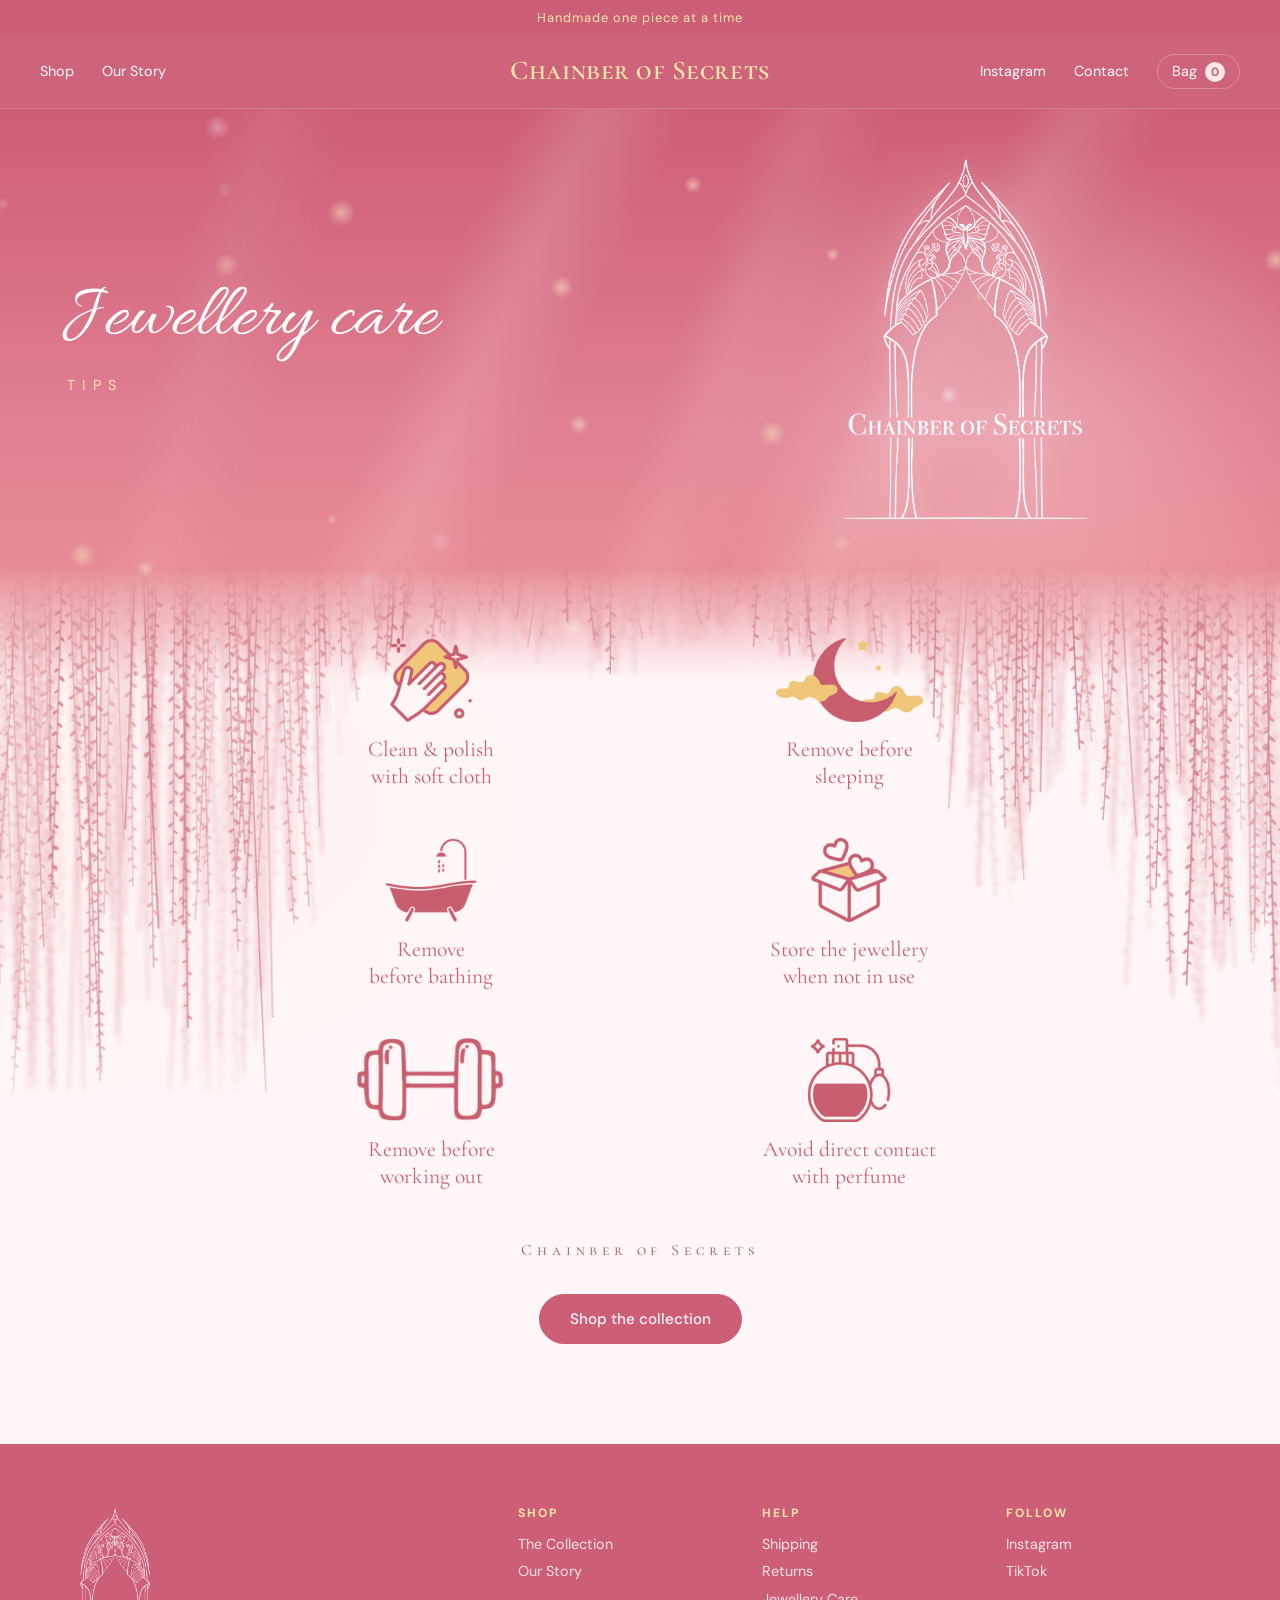
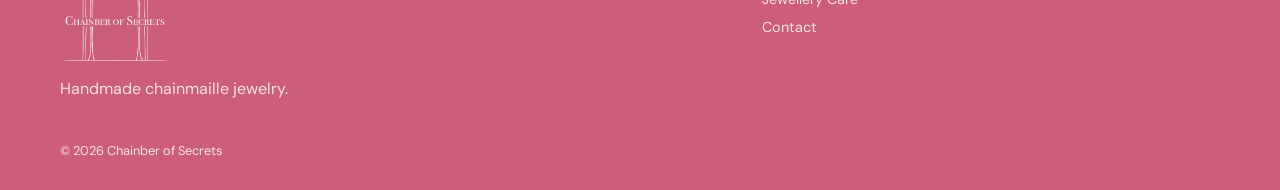
==== commit eb763604: "Merge branch 'main' of https://github.com/qlihiang/chainber-of-secrets into preview/cart # Conflicts" ====
--- a/jewellery-care.html
+++ b/jewellery-care.html
@@ -25,7 +25,7 @@
     <a href="index.html" class="wordmark">Chainber of Secrets</a>
     <nav class="nav nav-right" aria-label="Secondary">
       <a href="https://www.instagram.com/chainberofsecrets/" target="_blank" rel="noopener">Instagram</a>
-      <a href="mailto:chainberofsecrets@gmail.com">Contact</a>
+      <a href="#">Contact</a>
     </nav>
   </header>
 
@@ -60,7 +60,6 @@
       <div class="footer-brand">
         <img src="assets/logo-light.png" alt="Chainber of Secrets" width="779" height="1142">
         <p>Handmade chainmaille jewelry.</p>
-        <p><a href="mailto:chainberofsecrets@gmail.com" class="footer-email">chainberofsecrets@gmail.com</a></p>
       </div>
       <div>
         <h3>Shop</h3>
@@ -69,17 +68,18 @@
       </div>
       <div>
         <h3>Help</h3>
-        <a href="#">Shipping</a><a href="#">Returns</a><a href="jewellery-care.html">Jewellery Care</a><a href="mailto:chainberofsecrets@gmail.com">Contact</a>
+        <a href="#">Shipping</a><a href="#">Returns</a><a href="jewellery-care.html">Jewellery Care</a><a href="#">Contact</a>
       </div>
       <div>
         <h3>Follow</h3>
-        <a href="https://www.instagram.com/chainberofsecrets/" target="_blank" rel="noopener">Instagram</a><a href="#">TikTok</a><a href="#">Pinterest</a>
+        <a href="https://www.instagram.com/chainberofsecrets/" target="_blank" rel="noopener">Instagram</a><a href="https://www.tiktok.com/@chainberofsecrets" target="_blank" rel="noopener">TikTok</a>
       </div>
     </div>
     <p class="copyright">© <span id="year"></span> Chainber of Secrets</p>
   </footer>
 
   <script src="products.js"></script>
+  <script src="cart.js"></script>
   <script src="script.js"></script>
 </body>
 </html>
--- a/styles.css
+++ b/styles.css
@@ -744,7 +744,97 @@
   .care-grid p { font-size: 1.15rem; }
 }
 
-/* Shop email in the footer */
-.footer-brand p + p { margin-top: 6px; }
-.footer-email { text-decoration: underline; text-underline-offset: 3px; text-decoration-color: rgba(251, 232, 166, 0.5); }
-.footer-email:hover { color: var(--butter); }
+/* ---- Cart --------------------------------------------------------------- */
+.bag-btn {
+  font: inherit;
+  font-size: 0.9rem;
+  color: inherit;
+  background: none;
+  border: 1px solid rgba(242, 211, 196, 0.35);
+  border-radius: 999px;
+  padding: 6px 14px;
+  cursor: pointer;
+  display: inline-flex;
+  align-items: center;
+  gap: 8px;
+}
+.bag-btn:hover { border-color: var(--rosegold); color: var(--rosegold); }
+.bag-count {
+  min-width: 20px;
+  height: 20px;
+  border-radius: 999px;
+  background: var(--rosegold);
+  color: var(--wood-deep);
+  font-size: 0.75rem;
+  font-weight: 700;
+  display: inline-grid;
+  place-items: center;
+  padding: 0 5px;
+}
+body.cart-open { overflow: hidden; }
+.cart { position: fixed; inset: 0; z-index: 50; }
+.cart-backdrop { position: absolute; inset: 0; background: rgba(36, 21, 32, 0.45); backdrop-filter: blur(2px); }
+.cart-panel {
+  position: absolute;
+  top: 0; right: 0; bottom: 0;
+  width: min(420px, 100%);
+  background: var(--bg);
+  display: flex;
+  flex-direction: column;
+  box-shadow: -20px 0 60px rgba(36, 21, 32, 0.35);
+  padding-top: env(safe-area-inset-top, 0px);
+  padding-bottom: env(safe-area-inset-bottom, 0px);
+  animation: cart-in 0.25s ease-out;
+}
+@keyframes cart-in { from { transform: translateX(30px); opacity: 0; } }
+.cart-head {
+  display: flex;
+  justify-content: space-between;
+  align-items: center;
+  padding: 20px 24px;
+  border-bottom: 1px solid var(--line);
+}
+.cart-head h2 { font-size: 1.8rem; }
+.cart-close { font-size: 1.8rem; line-height: 1; background: none; border: none; cursor: pointer; color: var(--ink); }
+.cart-body { flex: 1; overflow-y: auto; padding: 8px 24px; }
+.cart-empty { text-align: center; color: var(--muted); padding: 48px 0; line-height: 2; }
+.cart-empty a { color: var(--plum); text-decoration: underline; text-underline-offset: 4px; }
+.cart-line { display: flex; gap: 16px; padding: 16px 0; border-bottom: 1px solid var(--line); }
+.cart-line img {
+  width: 72px; height: 96px; object-fit: cover;
+  border-radius: 50% 50% 8px 8px / 22% 22% 8px 8px;
+  flex-shrink: 0;
+}
+.cart-line-info { display: flex; flex-direction: column; gap: 4px; min-width: 0; flex: 1; }
+.cart-line-name { font-family: var(--display); font-size: 1.25rem; line-height: 1.2; }
+.cart-line-price { font-weight: 700; }
+.cart-qty { display: flex; align-items: center; gap: 10px; margin-top: 6px; font-size: 0.9rem; }
+.cart-qty button[data-qty] {
+  width: 28px; height: 28px; border-radius: 999px;
+  border: 1px solid var(--plum); background: none; color: var(--plum); cursor: pointer;
+}
+.cart-qty button:disabled { opacity: 0.35; cursor: default; }
+.cart-unique { color: var(--muted); font-size: 0.85rem; }
+.cart-remove { margin-left: auto; background: none; border: none; color: var(--muted); text-decoration: underline; cursor: pointer; font: inherit; font-size: 0.85rem; }
+.cart-foot { padding: 20px 24px; border-top: 1px solid var(--line); display: flex; flex-direction: column; gap: 12px; }
+.cart-shipping { font-size: 0.9rem; color: var(--plum); text-align: center; }
+.cart-total { display: flex; justify-content: space-between; font-size: 1.1rem; }
+.cart-checkout { width: 100%; text-align: center; }
+.cart-checkout:disabled { opacity: 0.5; cursor: default; transform: none; }
+.cart-error:empty { display: none; }
+.cart-error { color: #9b2c3c; font-size: 0.9rem; text-align: center; }
+.cart-secure { font-size: 0.8rem; color: var(--muted); text-align: center; }
+.btn-buy:disabled { background: var(--dusk); border-color: var(--dusk); color: var(--muted); cursor: default; transform: none; }
+
+/* Thank-you page */
+.thanks { gap: 28px; }
+.thanks-text { font-size: 1.15rem; line-height: 1.7; color: var(--muted); max-width: 46ch; }
+.thanks-actions { display: flex; gap: 12px; flex-wrap: wrap; justify-content: center; }
+
+@media (max-width: 860px) {
+  .bag-btn { padding: 5px 10px; }
+}
+@media (max-width: 860px) {
+  .nav-right a { display: none; }
+  .nav-right { gap: 0; }
+}
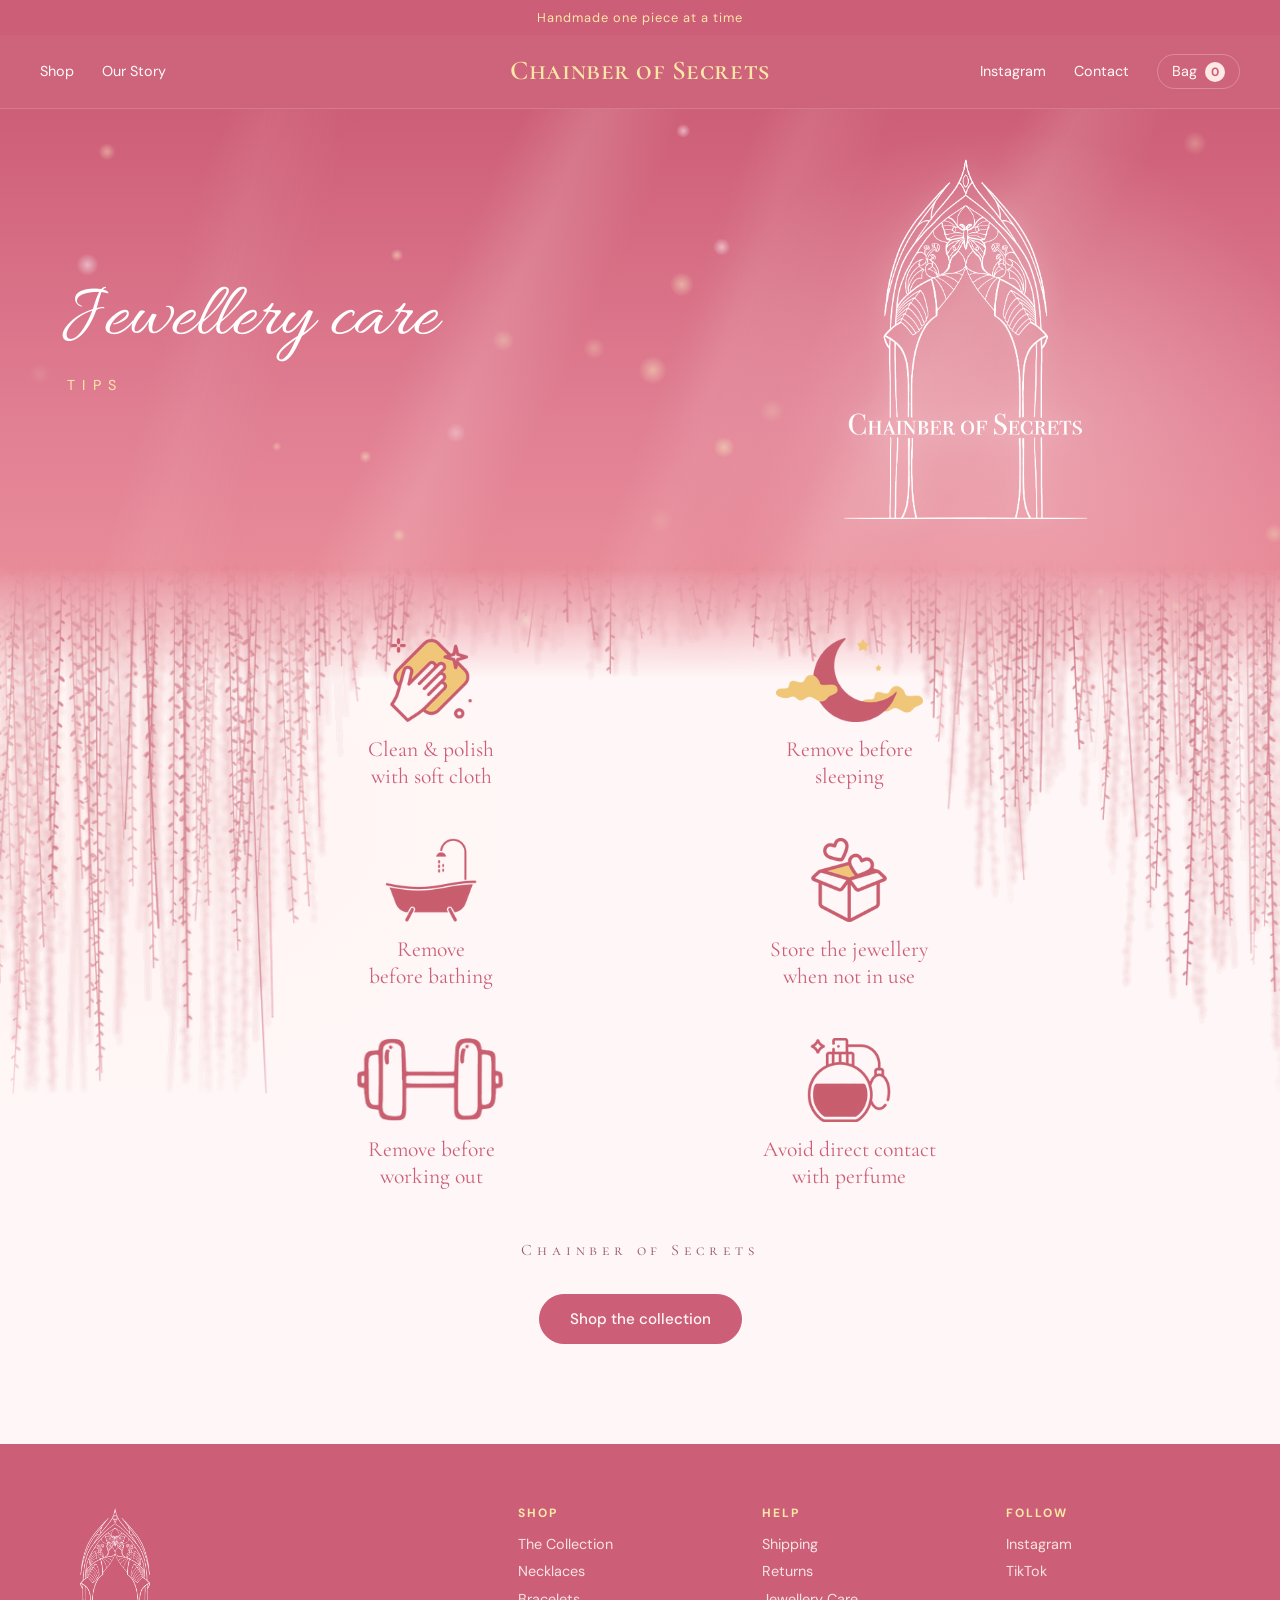
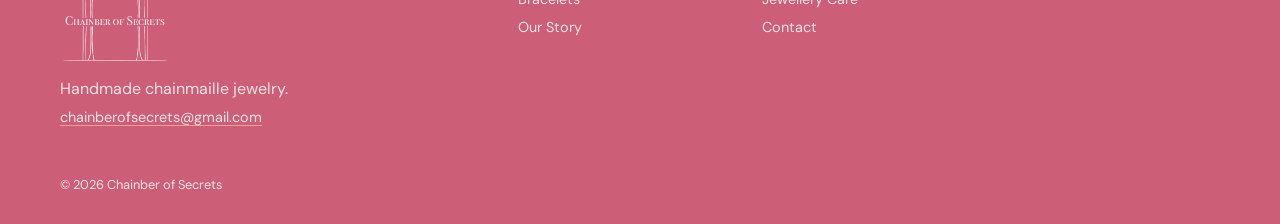
==== commit 81a22db8: "Shop by type: Necklaces / Bracelets filters on the homepage Each product gets a type; pill filters a" ====
--- a/jewellery-care.html
+++ b/jewellery-care.html
@@ -25,7 +25,7 @@
     <a href="index.html" class="wordmark">Chainber of Secrets</a>
     <nav class="nav nav-right" aria-label="Secondary">
       <a href="https://www.instagram.com/chainberofsecrets/" target="_blank" rel="noopener">Instagram</a>
-      <a href="#">Contact</a>
+      <a href="mailto:chainberofsecrets@gmail.com">Contact</a>
     </nav>
   </header>
 
@@ -60,15 +60,18 @@
       <div class="footer-brand">
         <img src="assets/logo-light.png" alt="Chainber of Secrets" width="779" height="1142">
         <p>Handmade chainmaille jewelry.</p>
+        <p><a href="mailto:chainberofsecrets@gmail.com" class="footer-email">chainberofsecrets@gmail.com</a></p>
       </div>
       <div>
         <h3>Shop</h3>
         <a href="index.html#collection">The Collection</a>
+        <a href="index.html?type=necklace#collection">Necklaces</a>
+        <a href="index.html?type=bracelet#collection">Bracelets</a>
         <a href="our-story.html">Our Story</a>
       </div>
       <div>
         <h3>Help</h3>
-        <a href="#">Shipping</a><a href="#">Returns</a><a href="jewellery-care.html">Jewellery Care</a><a href="#">Contact</a>
+        <a href="#">Shipping</a><a href="#">Returns</a><a href="jewellery-care.html">Jewellery Care</a><a href="mailto:chainberofsecrets@gmail.com">Contact</a>
       </div>
       <div>
         <h3>Follow</h3>
--- a/styles.css
+++ b/styles.css
@@ -838,3 +838,70 @@
   .nav-right a { display: none; }
   .nav-right { gap: 0; }
 }
+
+/* Short pages: keep the footer in front of the hanging vines */
+.site-footer { position: relative; z-index: 5; }
+/* Thank-you page is short: leave room for the vines to fade out before the footer */
+.care-tips.thanks { min-height: 360px; }
+@media (max-width: 860px) { .care-tips.thanks { min-height: 0; } }
+
+/* Product photo gallery: a swipeable strip inside the arched frame, thumbnails below */
+.pdp-gallery { display: flex; flex-direction: column; gap: 14px; min-width: 0; }
+.pdp-track {
+  display: flex;
+  overflow-x: auto;
+  scroll-snap-type: x mandatory;
+  scrollbar-width: none;
+  outline-offset: -3px;
+}
+.pdp-track::-webkit-scrollbar { display: none; }
+.pdp-track img { flex: 0 0 100%; width: 100%; aspect-ratio: 3 / 4; object-fit: cover; scroll-snap-align: start; }
+.pdp-thumbs { display: flex; gap: 10px; justify-content: center; }
+.pdp-thumbs[hidden] { display: none; }
+.pdp-thumbs button {
+  width: 72px; padding: 0; border: 0; background: none; cursor: pointer;
+  border-radius: 12px; overflow: hidden; opacity: 0.55;
+  box-shadow: 0 0 0 1px rgba(205, 94, 119, 0.25);
+  transition: opacity 0.15s, box-shadow 0.15s;
+}
+.pdp-thumbs button:hover { opacity: 0.85; }
+.pdp-thumbs button[aria-current="true"] { opacity: 1; box-shadow: 0 0 0 2px var(--plum); }
+.pdp-thumbs img { width: 100%; aspect-ratio: 3 / 4; object-fit: cover; }
+@media (max-width: 860px) {
+  /* On phones the photos are swiped; small dots show which one is in view */
+  .pdp-thumbs button { width: 8px; height: 8px; border-radius: 50%; background: var(--dusk); box-shadow: none; opacity: 1; }
+  .pdp-thumbs button[aria-current="true"] { background: var(--plum); box-shadow: none; }
+  .pdp-thumbs img { display: none; }
+}
+
+/* Shop email in the footer */
+.footer-brand p + p { margin-top: 6px; }
+.footer-email { text-decoration: underline; text-underline-offset: 3px; text-decoration-color: rgba(251, 232, 166, 0.5); }
+.footer-email:hover { color: var(--butter); }
+
+/* Shop by type / collection: soft pill filters above the grid */
+.shop-filters { display: flex; flex-direction: column; align-items: center; gap: 12px; margin: -12px auto 36px; }
+.filter-row { display: flex; flex-wrap: wrap; justify-content: center; align-items: center; gap: 8px; }
+.filter-label {
+  font-family: var(--sans); font-size: 0.75rem; letter-spacing: 0.18em; text-transform: uppercase;
+  color: var(--muted); margin-right: 6px;
+}
+.chip {
+  font: 500 0.9rem var(--sans);
+  padding: 8px 18px;
+  border-radius: 999px;
+  border: 1px solid rgba(205, 94, 119, 0.35);
+  background: var(--petal);
+  color: var(--ink);
+  cursor: pointer;
+  transition: background 0.15s, color 0.15s, border-color 0.15s;
+}
+.chip:hover { border-color: var(--plum); }
+.chip[aria-pressed="true"] { background: var(--plum); border-color: var(--plum); color: #fff; }
+.shop-empty { text-align: center; color: var(--muted); padding: 24px 0 48px; }
+.shop-empty a { color: var(--plum); text-decoration: underline; text-underline-offset: 4px; }
+@media (max-width: 860px) {
+  .shop-filters { margin: -8px auto 24px; }
+  .filter-label { width: 100%; text-align: center; margin: 0 0 2px; }
+  .chip { padding: 7px 14px; font-size: 0.85rem; }
+}
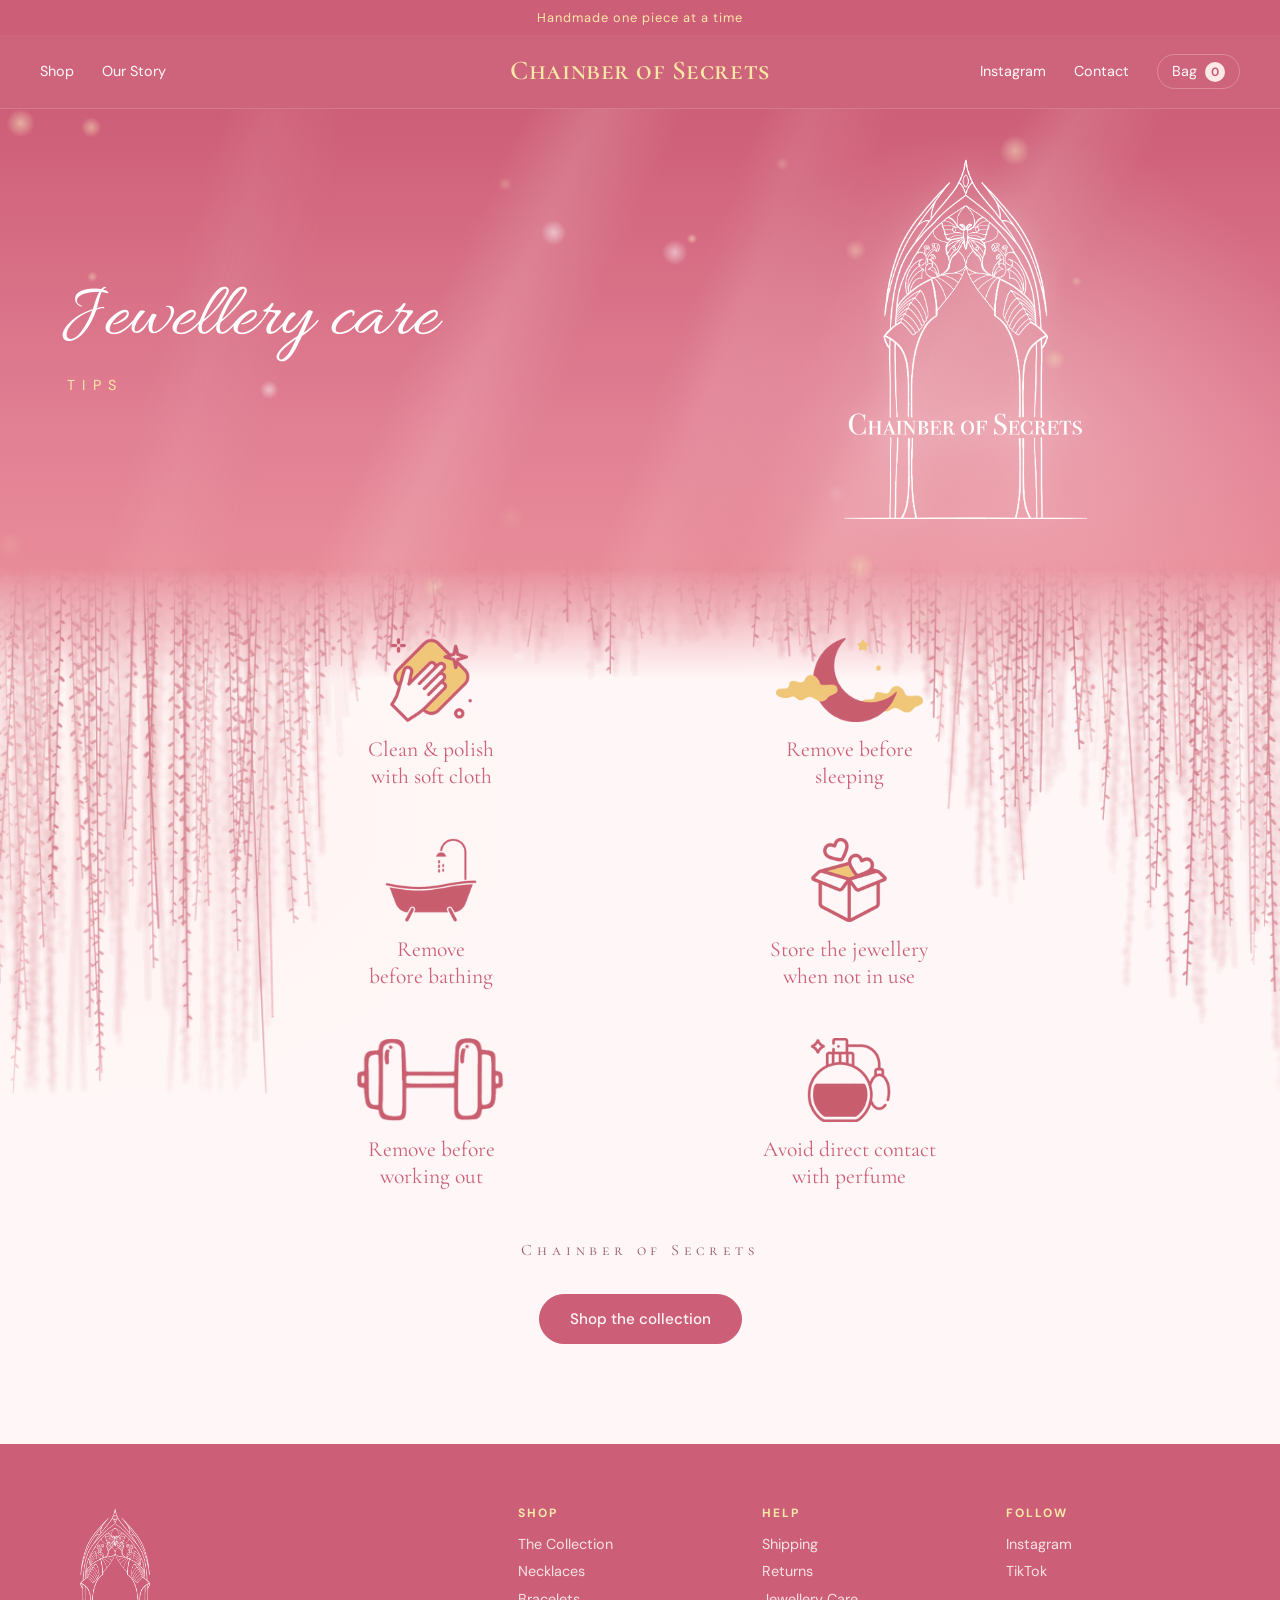
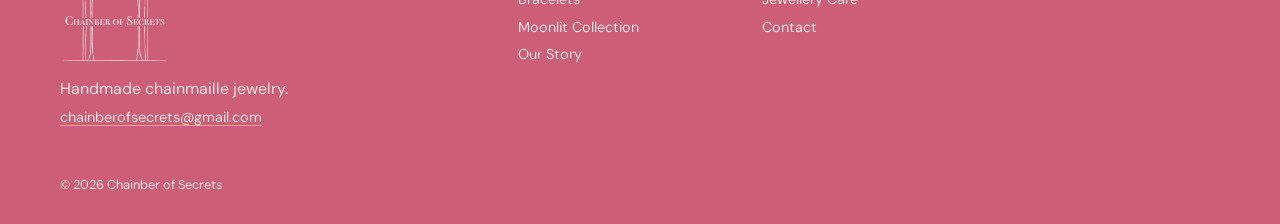
==== commit 76e20376: "Add the Moonlit collection and a Shop by collection filter Co-Authored-By: Claude Opus 5.5 <noreply@" ====
--- a/jewellery-care.html
+++ b/jewellery-care.html
@@ -67,6 +67,7 @@
         <a href="index.html#collection">The Collection</a>
         <a href="index.html?type=necklace#collection">Necklaces</a>
         <a href="index.html?type=bracelet#collection">Bracelets</a>
+        <a href="index.html?collection=moonlit#collection">Moonlit Collection</a>
         <a href="our-story.html">Our Story</a>
       </div>
       <div>
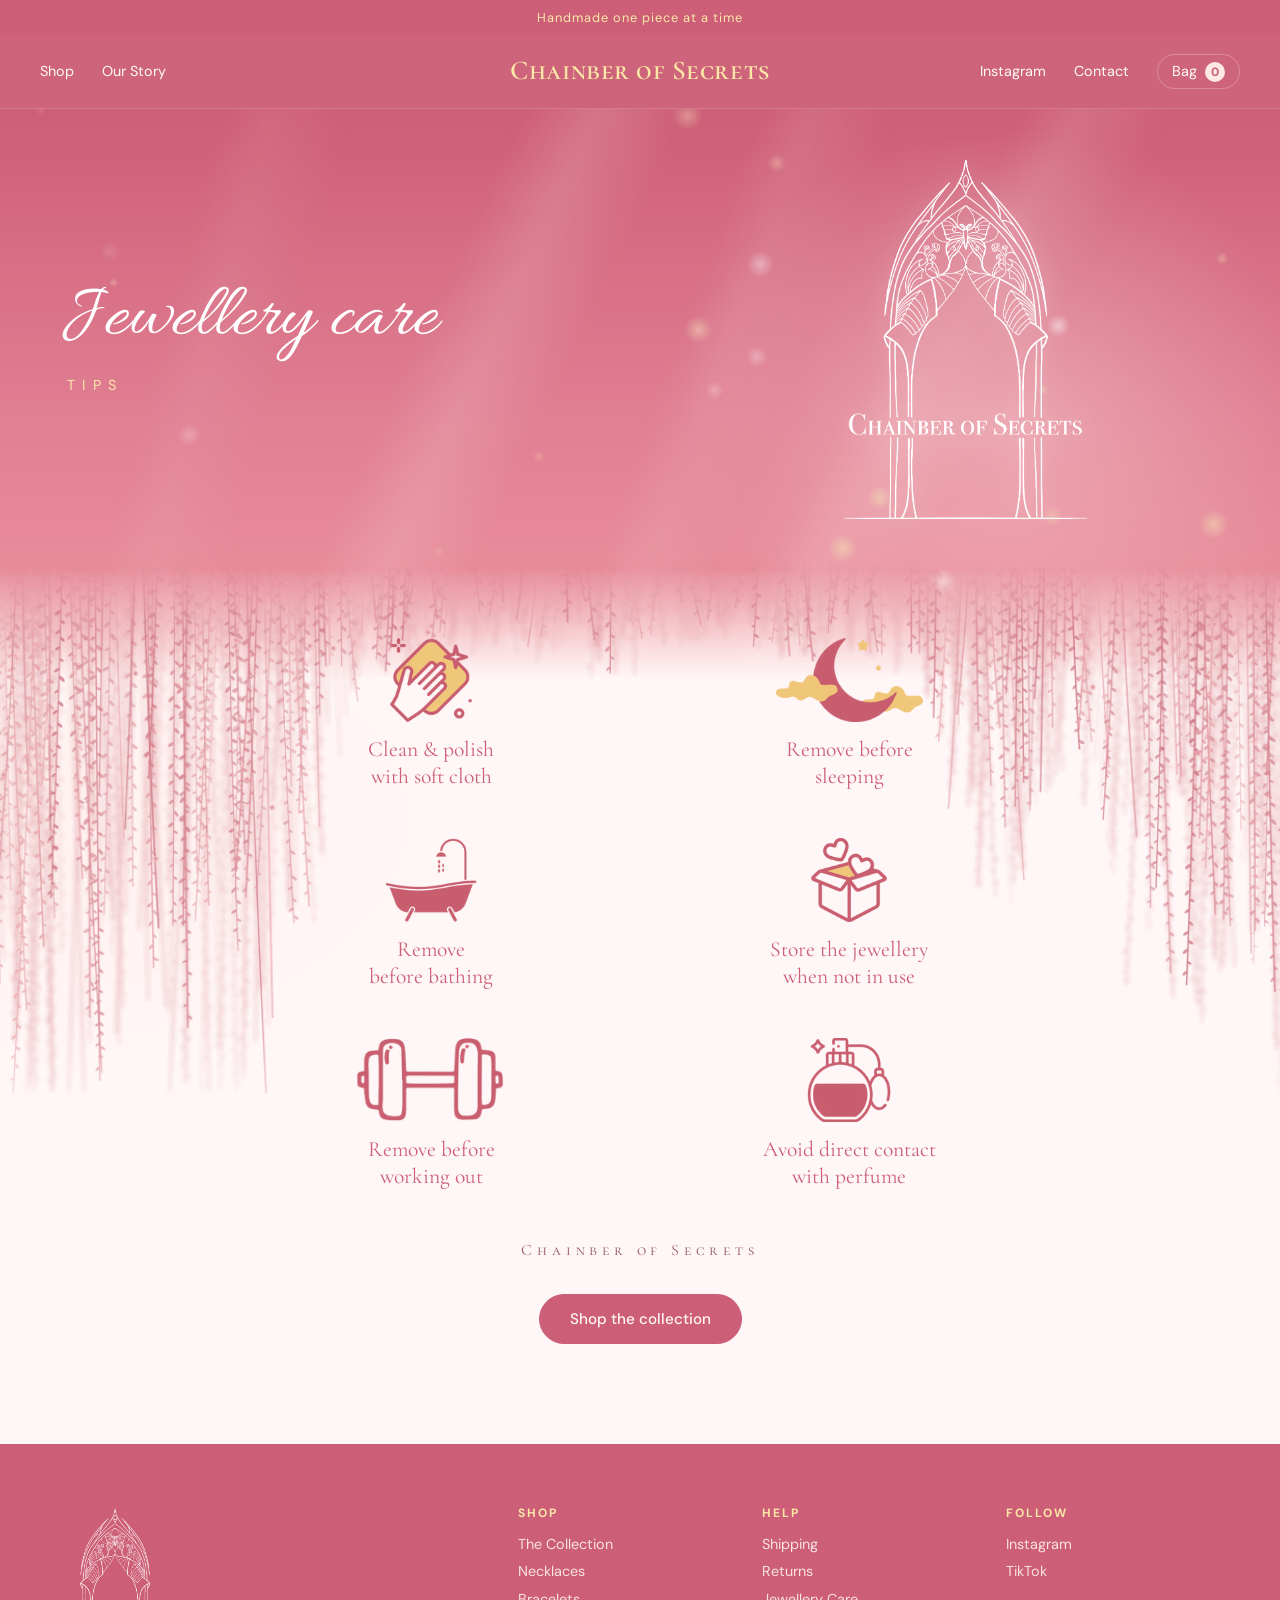
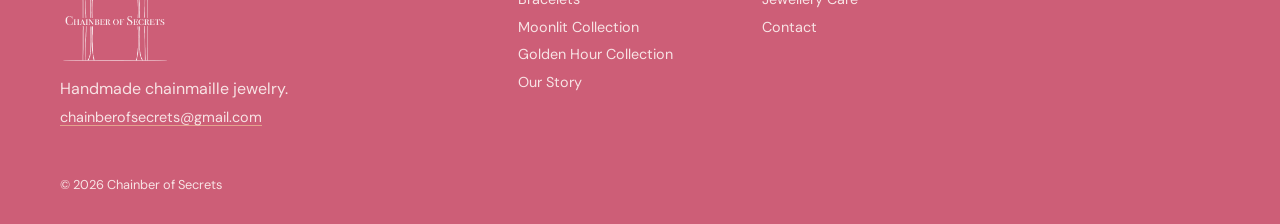
==== commit 55862688: "Add the Golden Hour collection Co-Authored-By: Claude Opus 5.5 <noreply@anthropic.com> Claude-Sessio" ====
--- a/jewellery-care.html
+++ b/jewellery-care.html
@@ -68,6 +68,7 @@
         <a href="index.html?type=necklace#collection">Necklaces</a>
         <a href="index.html?type=bracelet#collection">Bracelets</a>
         <a href="index.html?collection=moonlit#collection">Moonlit Collection</a>
+        <a href="index.html?collection=golden-hour#collection">Golden Hour Collection</a>
         <a href="our-story.html">Our Story</a>
       </div>
       <div>
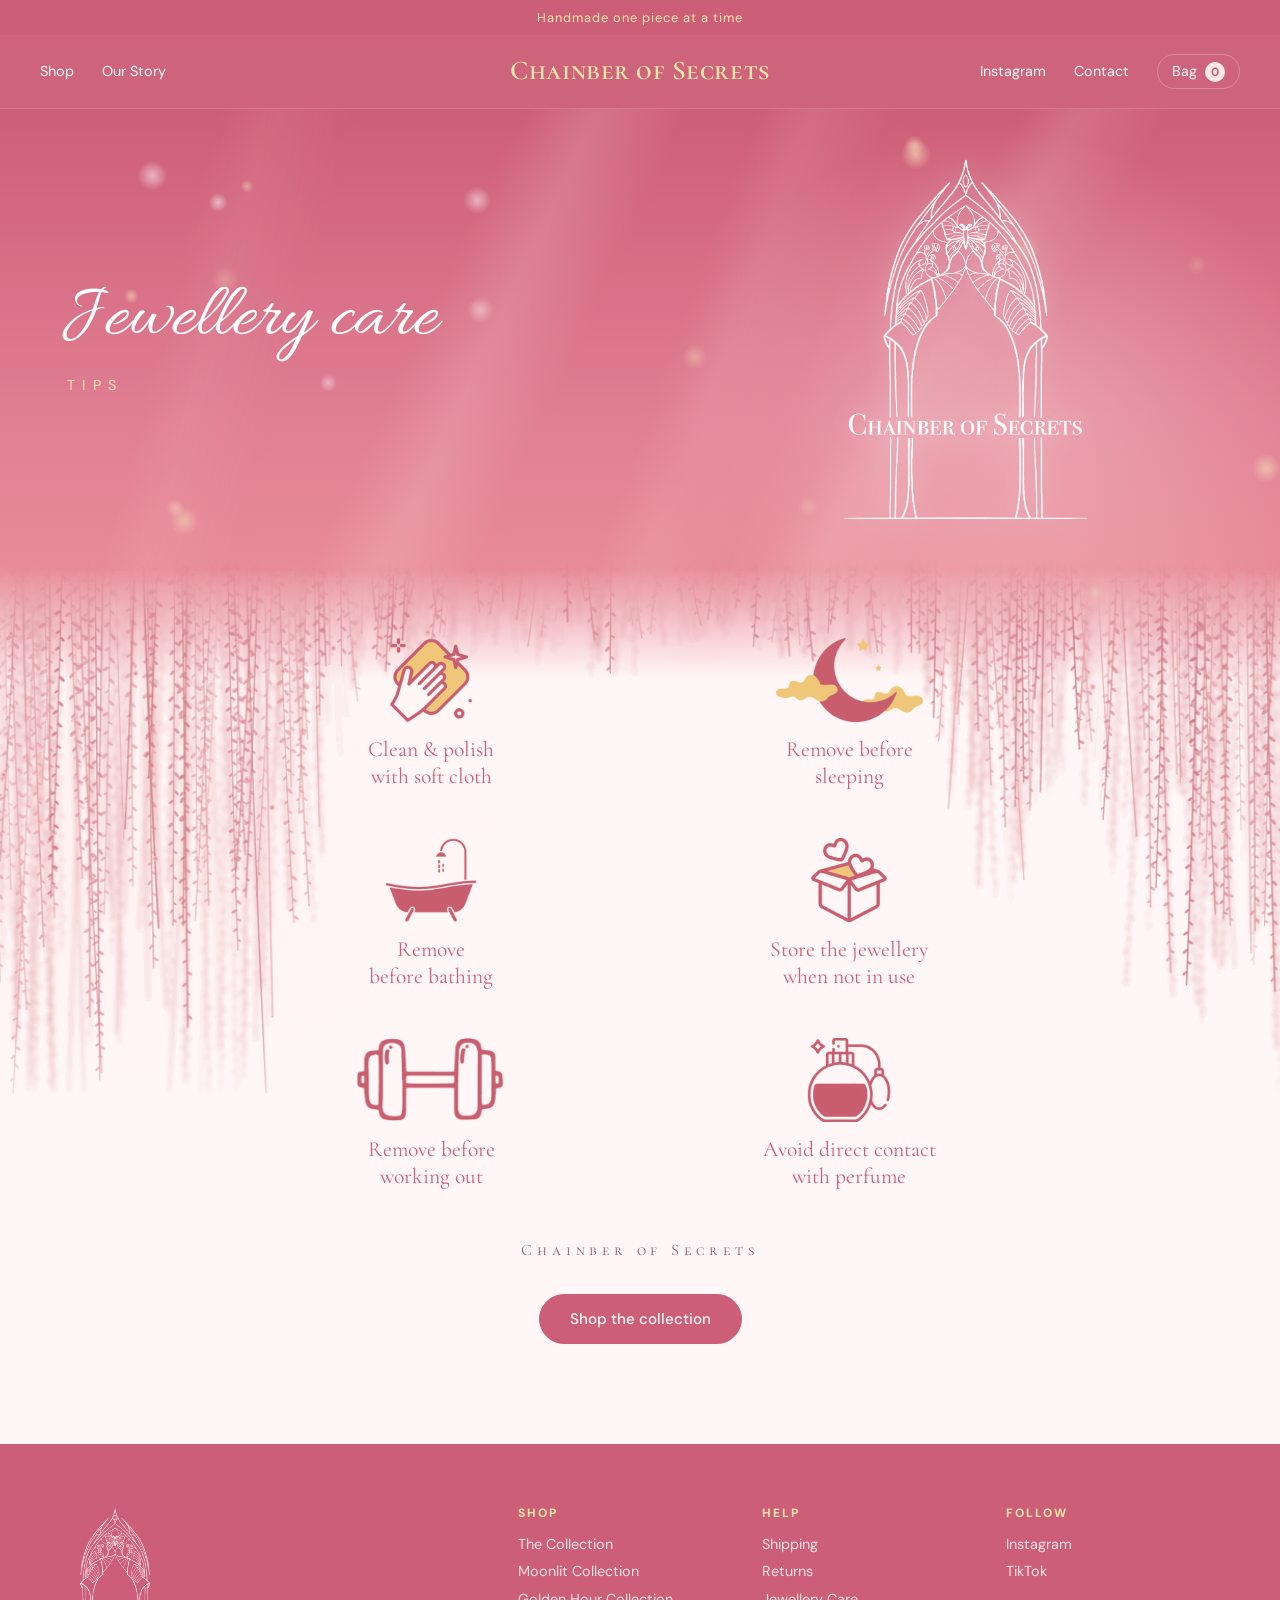
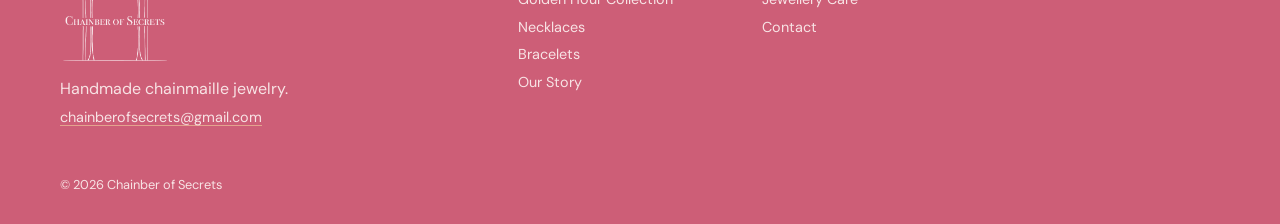
==== commit 500bfa28: "Show the Collection filter before Type Co-Authored-By: Claude Opus 5.5 <noreply@anthropic.com> Claud" ====
--- a/jewellery-care.html
+++ b/jewellery-care.html
@@ -65,10 +65,10 @@
       <div>
         <h3>Shop</h3>
         <a href="index.html#collection">The Collection</a>
+        <a href="index.html?collection=moonlit#collection">Moonlit Collection</a>
+        <a href="index.html?collection=golden-hour#collection">Golden Hour Collection</a>
         <a href="index.html?type=necklace#collection">Necklaces</a>
         <a href="index.html?type=bracelet#collection">Bracelets</a>
-        <a href="index.html?collection=moonlit#collection">Moonlit Collection</a>
-        <a href="index.html?collection=golden-hour#collection">Golden Hour Collection</a>
         <a href="our-story.html">Our Story</a>
       </div>
       <div>
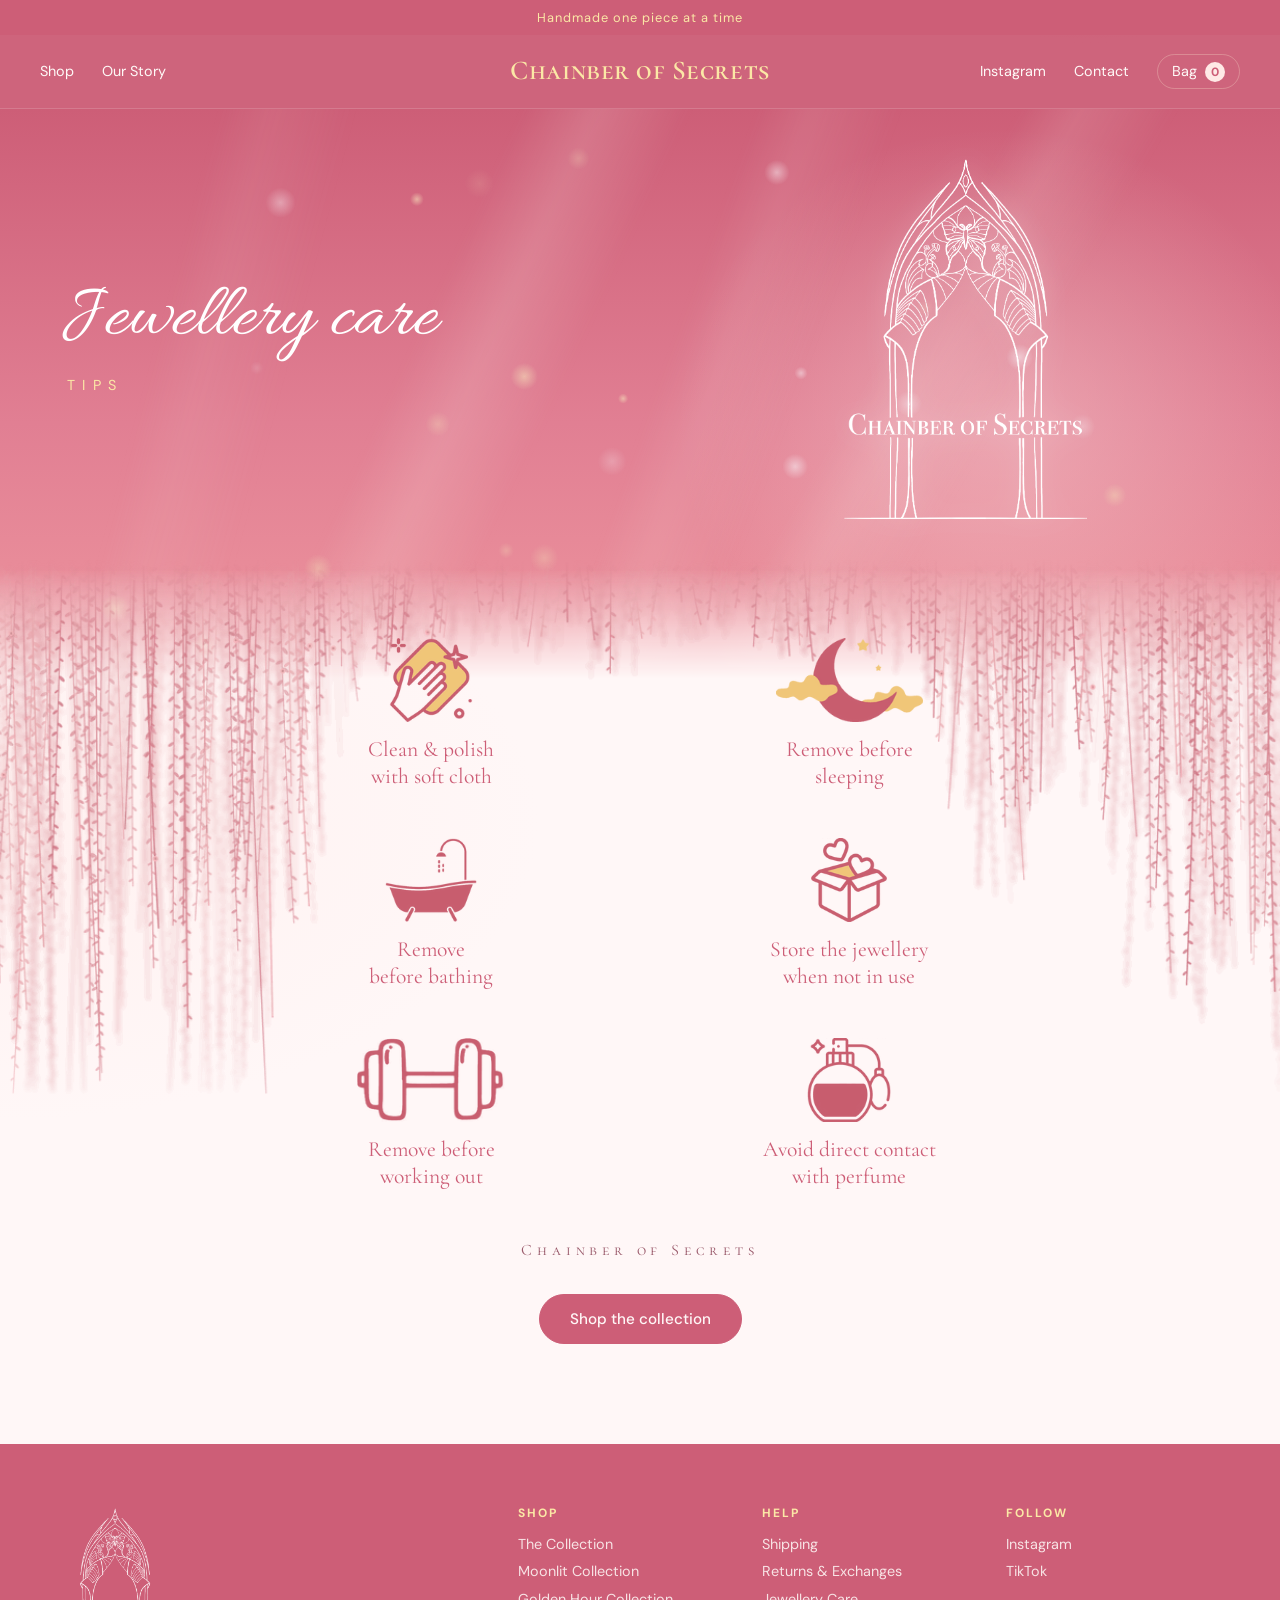
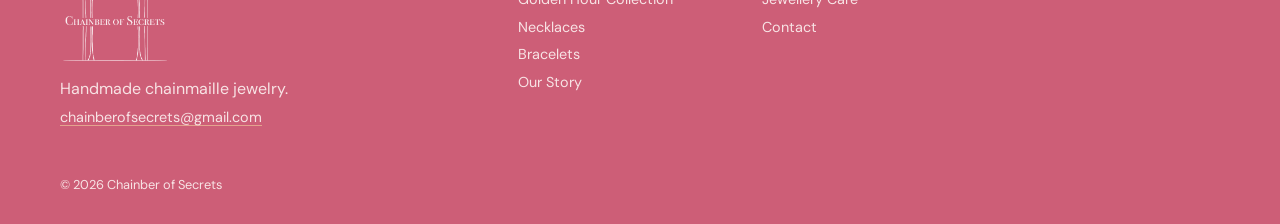
==== commit 34485fc0: "Add Shipping and Returns & Exchanges pages Drafted from common Singapore jewellery-brand terms: trac" ====
--- a/jewellery-care.html
+++ b/jewellery-care.html
@@ -73,7 +73,7 @@
       </div>
       <div>
         <h3>Help</h3>
-        <a href="#">Shipping</a><a href="#">Returns</a><a href="jewellery-care.html">Jewellery Care</a><a href="mailto:chainberofsecrets@gmail.com">Contact</a>
+        <a href="shipping.html">Shipping</a><a href="returns.html">Returns &amp; Exchanges</a><a href="jewellery-care.html">Jewellery Care</a><a href="mailto:chainberofsecrets@gmail.com">Contact</a>
       </div>
       <div>
         <h3>Follow</h3>
--- a/styles.css
+++ b/styles.css
@@ -905,3 +905,10 @@
   .filter-label { width: 100%; text-align: center; margin: 0 0 2px; }
   .chip { padding: 7px 14px; font-size: 0.85rem; }
 }
+
+/* Shipping and Returns pages */
+.policy h2 { font-size: 1.9rem; margin: 18px 0 2px; color: var(--ink); }
+.policy ul, .policy ol { padding-left: 1.3em; display: flex; flex-direction: column; gap: 8px; }
+.policy li::marker { color: var(--plum); }
+.policy a:not(.btn) { color: var(--plum); text-decoration: underline; text-underline-offset: 3px; }
+.policy-contact { margin-top: 12px; padding: 18px 22px; border-radius: var(--radius); background: var(--petal); }
